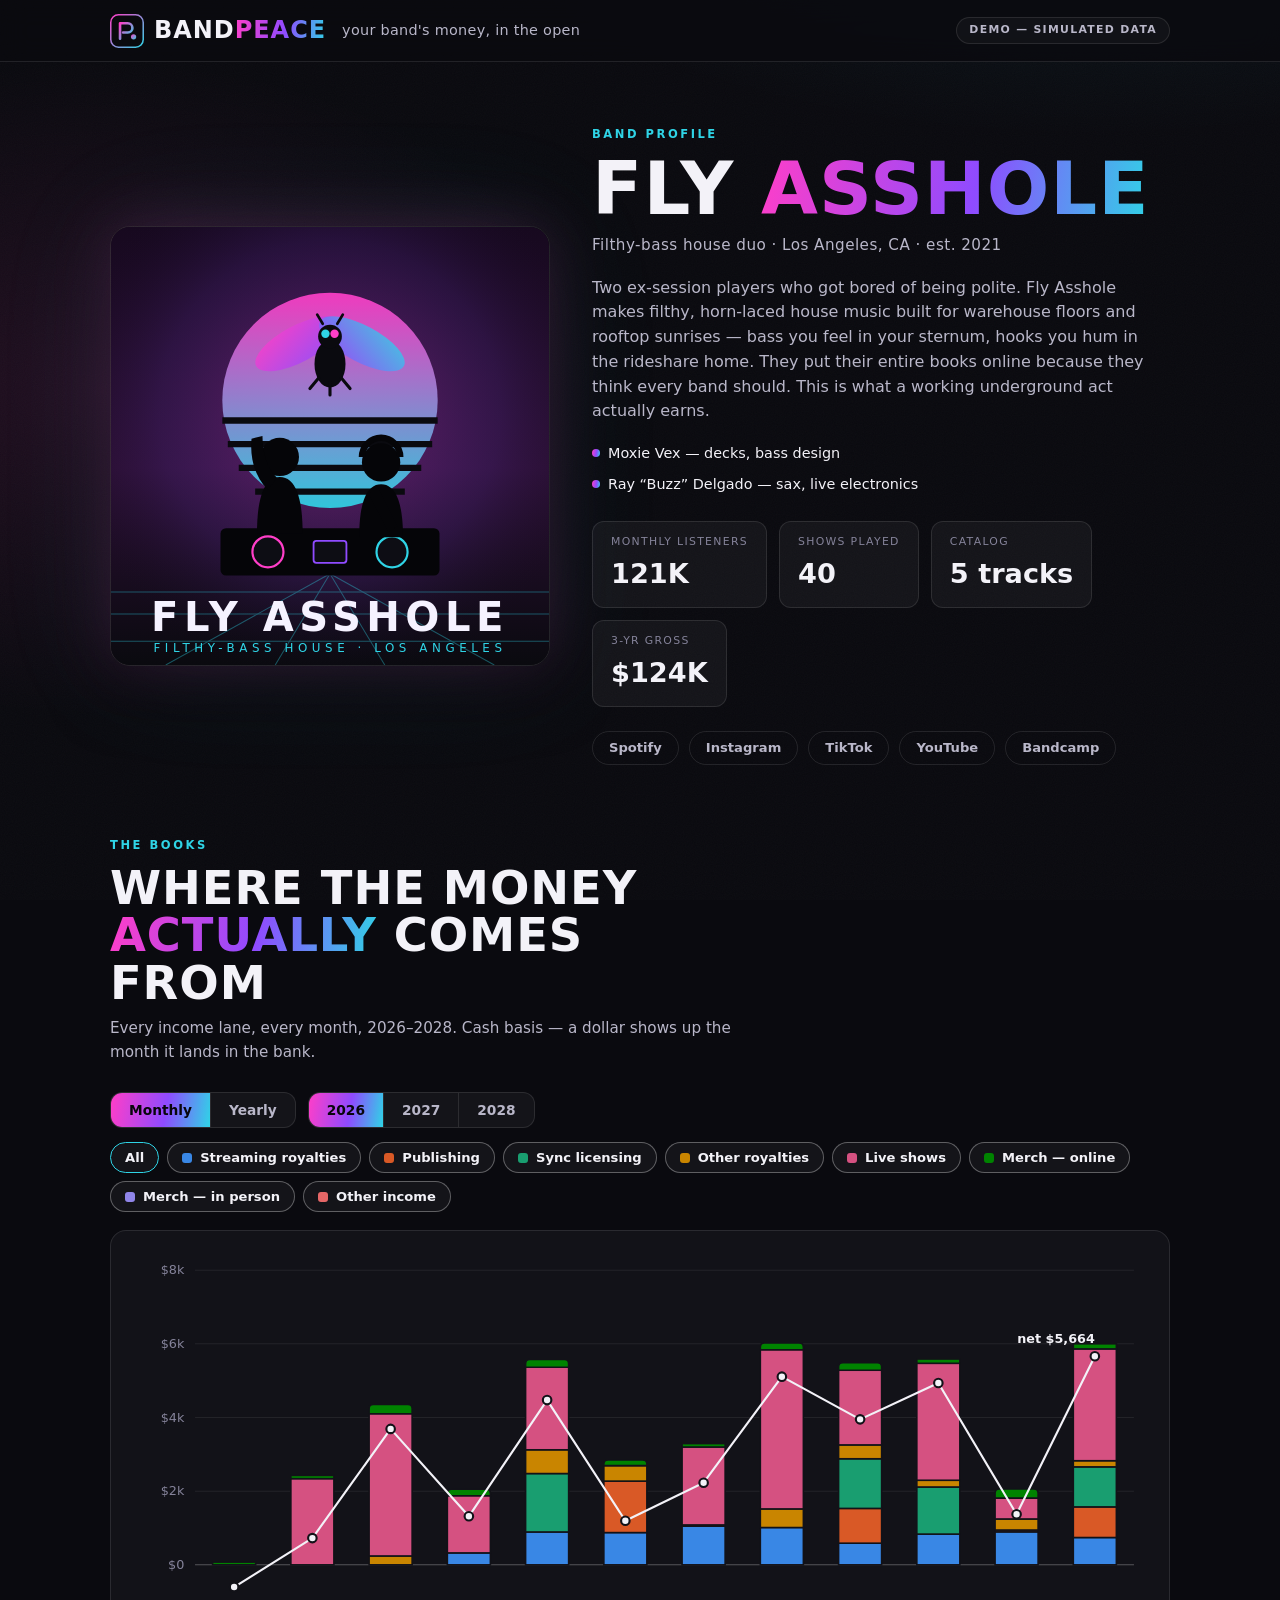
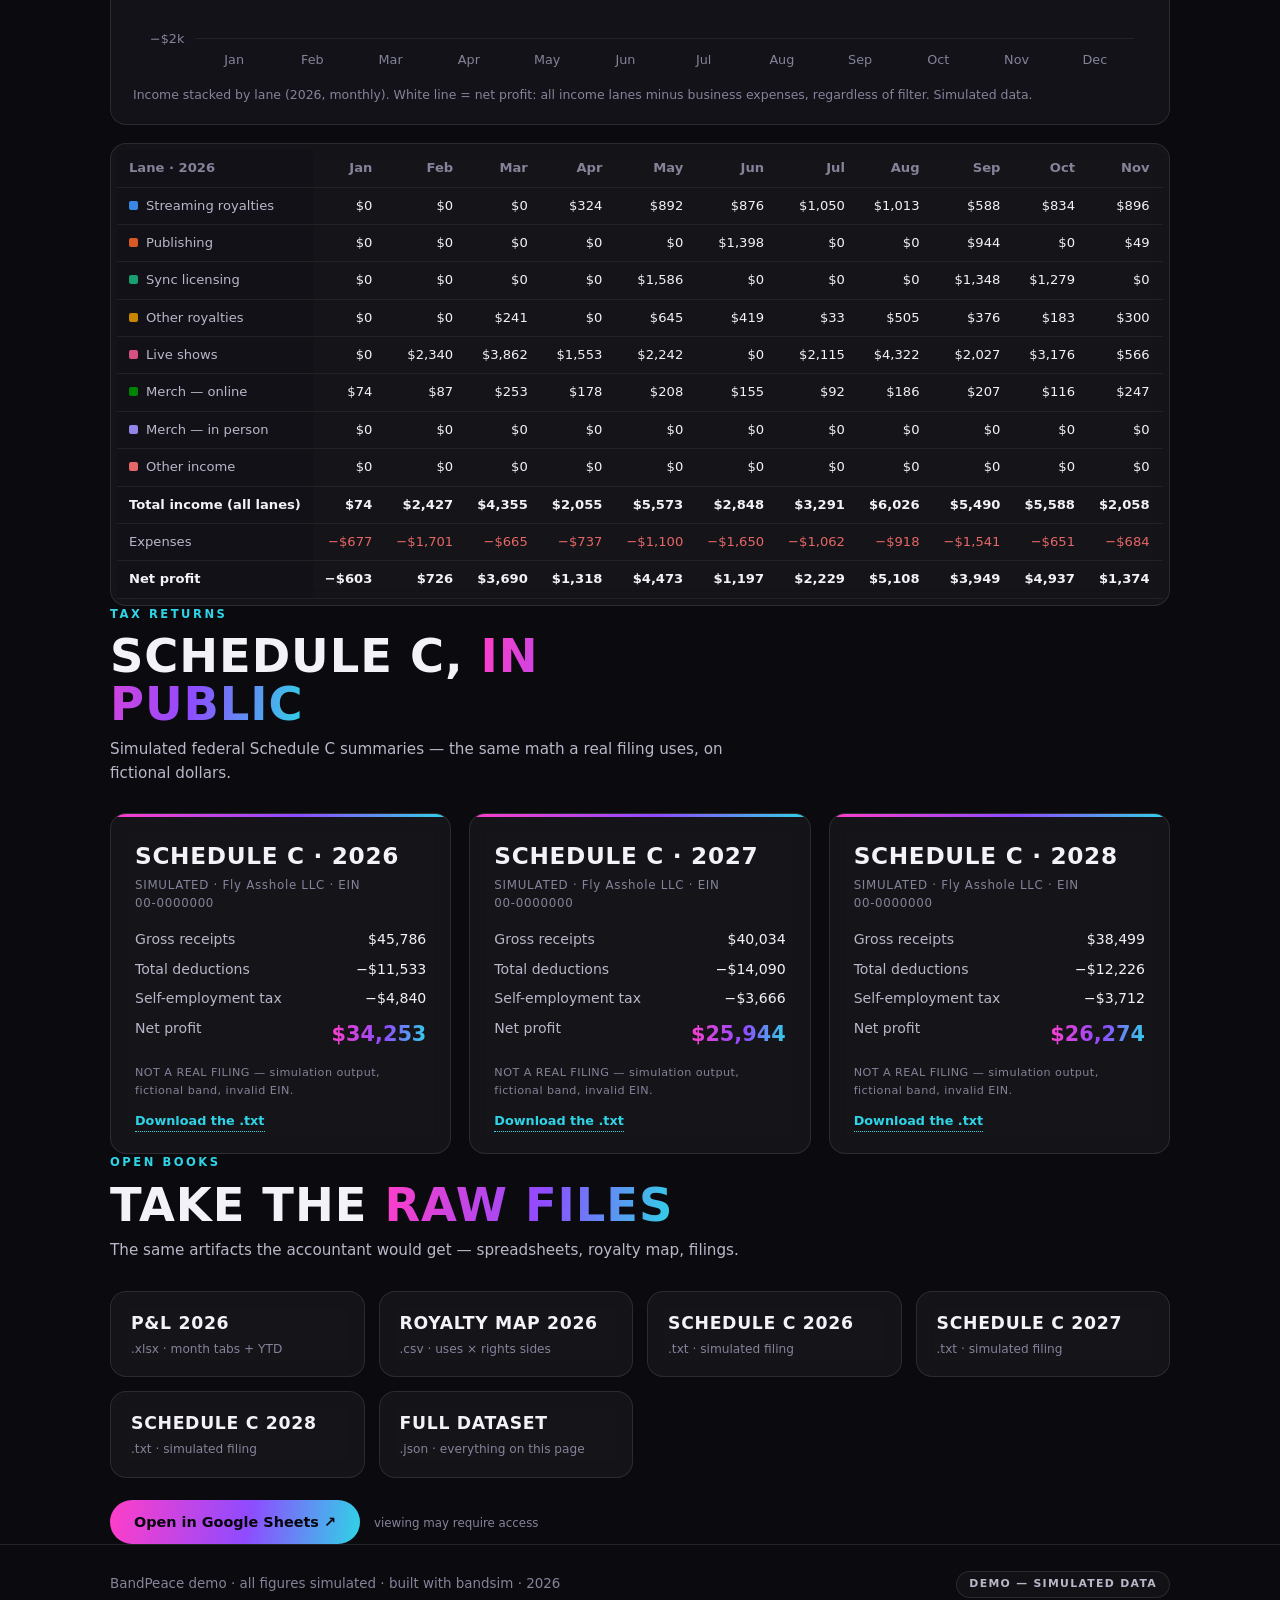
==== site/index.html @ f934c0af "BandPeace demo site: Fly Asshole simulated finance profile Static site (no build step) for bandpeace" ====
<!DOCTYPE html>
<html lang="en">
<head>
<meta charset="utf-8">
<meta name="viewport" content="width=device-width, initial-scale=1">
<title>BandPeace — Fly Asshole · your band's money, in the open</title>
<meta name="description" content="BandPeace demo profile: the full simulated finances of fictional band Fly Asshole — streaming, publishing, sync, shows, merch, taxes.">
<link rel="stylesheet" href="style.css">
<link rel="icon" href="data:image/svg+xml,%3Csvg xmlns='http://www.w3.org/2000/svg' viewBox='0 0 32 32'%3E%3Cdefs%3E%3ClinearGradient id='g' x1='0' y1='0' x2='1' y2='1'%3E%3Cstop offset='0' stop-color='%23ff3ec8'/%3E%3Cstop offset='1' stop-color='%232fd4e6'/%3E%3C/linearGradient%3E%3C/defs%3E%3Crect width='32' height='32' rx='7' fill='%230a0a0f'/%3E%3Cpath d='M9 24V8h13v4h-8v3h7v4h-7v5z' fill='url(%23g)'/%3E%3C/svg%3E">
</head>
<body>

<header class="site-header">
  <div class="wrap header-inner">
    <a class="wordmark" href="#top" aria-label="BandPeace home">
      <svg class="logo" viewBox="0 0 44 44" aria-hidden="true" focusable="false">
        <defs>
          <linearGradient id="bp-grad" x1="0" y1="0" x2="1" y2="1">
            <stop offset="0" stop-color="#ff3ec8"/><stop offset="1" stop-color="#2fd4e6"/>
          </linearGradient>
        </defs>
        <rect x="1" y="1" width="42" height="42" rx="10" fill="none" stroke="url(#bp-grad)" stroke-width="2"/>
        <path d="M13 32V12h10a6 6 0 0 1 0 12h-6" fill="none" stroke="url(#bp-grad)" stroke-width="3.4" stroke-linecap="round" stroke-linejoin="round"/>
        <circle cx="30.5" cy="29.5" r="3.4" fill="url(#bp-grad)"/>
      </svg>
      <span class="wordmark-text">Band<em>Peace</em></span>
    </a>
    <p class="tagline">your band's money, in the open</p>
    <span class="demo-badge" title="Every number on this page is generated by a simulation. The band is fictional.">DEMO — simulated data</span>
  </div>
</header>

<main id="top">

  <!-- ── BAND PROFILE ─────────────────────────────────────────────── -->
  <section class="profile wrap" aria-labelledby="band-name">
    <div class="profile-art-frame">
      <!-- Fly Asshole cover art — original inline SVG illustration -->
      <svg class="profile-art" viewBox="0 0 480 480" role="img"
           aria-label="Stylized cover art: two silhouetted musicians at DJ decks under a giant neon fly with gradient wings">
        <defs>
          <linearGradient id="fa-sky" x1="0" y1="0" x2="0" y2="1">
            <stop offset="0" stop-color="#17091f"/>
            <stop offset=".55" stop-color="#2a0f33"/>
            <stop offset="1" stop-color="#0a0a0f"/>
          </linearGradient>
          <linearGradient id="fa-wing-l" x1="0" y1="0" x2="1" y2="1">
            <stop offset="0" stop-color="#ff3ec8"/><stop offset="1" stop-color="#8f4bff"/>
          </linearGradient>
          <linearGradient id="fa-wing-r" x1="1" y1="0" x2="0" y2="1">
            <stop offset="0" stop-color="#2fd4e6"/><stop offset="1" stop-color="#8f4bff"/>
          </linearGradient>
          <linearGradient id="fa-sun" x1="0" y1="0" x2="0" y2="1">
            <stop offset="0" stop-color="#ff3ec8"/><stop offset="1" stop-color="#2fd4e6"/>
          </linearGradient>
          <radialGradient id="fa-glow" cx=".5" cy=".42" r=".65">
            <stop offset="0" stop-color="#ff3ec8" stop-opacity=".35"/>
            <stop offset=".6" stop-color="#8f4bff" stop-opacity=".12"/>
            <stop offset="1" stop-color="#000" stop-opacity="0"/>
          </radialGradient>
        </defs>

        <rect width="480" height="480" fill="url(#fa-sky)"/>
        <rect width="480" height="480" fill="url(#fa-glow)"/>

        <!-- neon sun disc -->
        <circle cx="240" cy="190" r="118" fill="url(#fa-sun)" opacity=".92"/>
        <g stroke="#0a0a0f" stroke-width="7">
          <line x1="122" y1="212" x2="358" y2="212"/>
          <line x1="128" y1="238" x2="352" y2="238"/>
          <line x1="140" y1="264" x2="340" y2="264"/>
          <line x1="158" y1="290" x2="322" y2="290"/>
        </g>

        <!-- the fly -->
        <g>
          <ellipse cx="205" cy="128" rx="52" ry="20" fill="url(#fa-wing-l)"
                   opacity=".85" transform="rotate(-28 205 128)"/>
          <ellipse cx="275" cy="128" rx="52" ry="20" fill="url(#fa-wing-r)"
                   opacity=".85" transform="rotate(28 275 128)"/>
          <ellipse cx="240" cy="150" rx="17" ry="26" fill="#0a0a0f"/>
          <circle cx="240" cy="120" r="13" fill="#0a0a0f"/>
          <circle cx="235" cy="117" r="4.6" fill="#2fd4e6"/>
          <circle cx="245" cy="117" r="4.6" fill="#ff3ec8"/>
          <path d="M232 106 L226 96 M248 106 L254 96" stroke="#0a0a0f" stroke-width="3" stroke-linecap="round"/>
          <path d="M228 165 l-10 12 M240 170 l0 14 M252 165 l10 12" stroke="#0a0a0f" stroke-width="3.4" stroke-linecap="round"/>
        </g>

        <!-- perspective floor -->
        <g stroke="#2fd4e6" stroke-width="1.1" opacity=".38">
          <line x1="0" y1="400" x2="480" y2="400"/>
          <line x1="0" y1="424" x2="480" y2="424"/>
          <line x1="0" y1="454" x2="480" y2="454"/>
          <line x1="240" y1="380" x2="60" y2="480"/>
          <line x1="240" y1="380" x2="180" y2="480"/>
          <line x1="240" y1="380" x2="300" y2="480"/>
          <line x1="240" y1="380" x2="420" y2="480"/>
        </g>

        <!-- the duo, silhouetted at the decks -->
        <g fill="#050508">
          <!-- decks table -->
          <rect x="120" y="330" width="240" height="52" rx="6"/>
          <circle cx="172" cy="356" r="17" fill="#0d0d14" stroke="#ff3ec8" stroke-width="2.4"/>
          <circle cx="308" cy="356" r="17" fill="#0d0d14" stroke="#2fd4e6" stroke-width="2.4"/>
          <rect x="222" y="344" width="36" height="24" rx="3" fill="#0d0d14" stroke="#8f4bff" stroke-width="2"/>
          <!-- left figure: arm up -->
          <circle cx="185" cy="252" r="21"/>
          <path d="M160 336 c0 -40 8 -62 25 -62 c17 0 25 22 25 62 z"/>
          <path d="M172 288 c-14 -14 -20 -34 -18 -56 l12 -3 c0 20 6 36 16 46 z"/>
          <!-- right figure: headphones, hand on deck -->
          <circle cx="296" cy="258" r="21"/>
          <path d="M272 340 c0 -38 8 -58 24 -58 c16 0 24 20 24 58 z"/>
          <path d="M292 284 l22 44 -10 6 -22 -42 z"/>
          <path d="M275 252 a21 21 0 0 1 42 0" fill="none" stroke="#050508" stroke-width="7"/>
        </g>

        <!-- title strip -->
        <g font-family="Avenir Next Condensed, Arial Narrow, system-ui, sans-serif" text-anchor="middle">
          <text x="240" y="443" fill="#f5f2ff" font-size="44" font-weight="800" letter-spacing="6">FLY ASSHOLE</text>
          <text x="240" y="466" fill="#2fd4e6" font-size="13" letter-spacing="5">FILTHY-BASS HOUSE · LOS ANGELES</text>
        </g>
      </svg>
    </div>

    <div class="profile-info">
      <p class="kicker">Band profile</p>
      <h1 id="band-name" class="band-name">Fly <span class="grad-text">Asshole</span></h1>
      <p class="band-meta">Filthy-bass house duo · Los Angeles, CA · est. 2021</p>
      <p class="band-bio">
        Two ex-session players who got bored of being polite. Fly Asshole makes
        filthy, horn-laced house music built for warehouse floors and rooftop
        sunrises — bass you feel in your sternum, hooks you hum in the rideshare
        home. They put their entire books online because they think every band
        should. This is what a working underground act actually earns.
      </p>
      <div class="members">
        <span class="member"><span class="member-dot" aria-hidden="true"></span>Moxie Vex — decks, bass design</span>
        <span class="member"><span class="member-dot" aria-hidden="true"></span>Ray “Buzz” Delgado — sax, live electronics</span>
      </div>
      <dl class="stats-row">
        <div class="stat"><dt>Monthly listeners</dt><dd>121K</dd></div>
        <div class="stat"><dt>Shows played</dt><dd>40</dd></div>
        <div class="stat"><dt>Catalog</dt><dd>5 tracks</dd></div>
        <div class="stat"><dt>3-yr gross</dt><dd id="stat-gross">$124K</dd></div>
      </dl>
      <div class="links-row" aria-label="Social links (demo — not real)">
        <a class="chip-link" href="#" aria-disabled="true">Spotify</a>
        <a class="chip-link" href="#" aria-disabled="true">Instagram</a>
        <a class="chip-link" href="#" aria-disabled="true">TikTok</a>
        <a class="chip-link" href="#" aria-disabled="true">YouTube</a>
        <a class="chip-link" href="#" aria-disabled="true">Bandcamp</a>
      </div>
    </div>
  </section>

  <!-- ── MONEY ────────────────────────────────────────────────────── -->
  <section class="money wrap" aria-labelledby="money-title">
    <div class="section-head">
      <p class="kicker">The books</p>
      <h2 id="money-title">Where the money <span class="grad-text">actually</span> comes from</h2>
      <p class="section-sub">Every income lane, every month, 2026–2028. Cash basis — a dollar shows up the month it lands in the bank.</p>
    </div>

    <div class="controls" role="group" aria-label="Dashboard controls">
      <div class="segmented" role="group" aria-label="View">
        <button type="button" class="seg-btn" id="btn-monthly" aria-pressed="true">Monthly</button>
        <button type="button" class="seg-btn" id="btn-yearly" aria-pressed="false">Yearly</button>
      </div>
      <div class="segmented" role="group" aria-label="Year" id="year-picker">
        <button type="button" class="seg-btn year-btn" data-year="2026" aria-pressed="true">2026</button>
        <button type="button" class="seg-btn year-btn" data-year="2027" aria-pressed="false">2027</button>
        <button type="button" class="seg-btn year-btn" data-year="2028" aria-pressed="false">2028</button>
      </div>
    </div>

    <div class="chips" id="chips" role="group" aria-label="Income categories (multi-select filter and legend)"></div>

    <figure class="chart-card glass">
      <div id="chart" class="chart-host"></div>
      <div id="tooltip" class="tooltip" role="status" aria-live="polite" hidden></div>
      <figcaption class="chart-caption" id="chart-caption"></figcaption>
    </figure>

    <div class="table-card glass">
      <div class="table-scroll">
        <table id="money-table">
          <caption class="visually-hidden">Income by category, expenses and net profit</caption>
        </table>
      </div>
    </div>
  </section>

  <!-- ── TAX RETURNS ──────────────────────────────────────────────── -->
  <section class="taxes wrap" aria-labelledby="tax-title">
    <div class="section-head">
      <p class="kicker">Tax returns</p>
      <h2 id="tax-title">Schedule C, <span class="grad-text">in public</span></h2>
      <p class="section-sub">Simulated federal Schedule C summaries — the same math a real filing uses, on fictional dollars.</p>
    </div>
    <div class="tax-grid" id="tax-grid"></div>
  </section>

  <!-- ── DOWNLOADS ────────────────────────────────────────────────── -->
  <section class="downloads wrap" aria-labelledby="dl-title">
    <div class="section-head">
      <p class="kicker">Open books</p>
      <h2 id="dl-title">Take the <span class="grad-text">raw files</span></h2>
      <p class="section-sub">The same artifacts the accountant would get — spreadsheets, royalty map, filings.</p>
    </div>
    <div class="dl-grid">
      <a class="dl-btn glass" href="files/pnl_2026.xlsx" download>
        <span class="dl-name">P&amp;L 2026</span><span class="dl-type">.xlsx · month tabs + YTD</span>
      </a>
      <a class="dl-btn glass" href="files/royalty_map_2026.csv" download>
        <span class="dl-name">Royalty Map 2026</span><span class="dl-type">.csv · uses × rights sides</span>
      </a>
      <a class="dl-btn glass" href="files/schedule_c_2026_SIMULATED.txt" download>
        <span class="dl-name">Schedule C 2026</span><span class="dl-type">.txt · simulated filing</span>
      </a>
      <a class="dl-btn glass" href="files/schedule_c_2027_SIMULATED.txt" download>
        <span class="dl-name">Schedule C 2027</span><span class="dl-type">.txt · simulated filing</span>
      </a>
      <a class="dl-btn glass" href="files/schedule_c_2028_SIMULATED.txt" download>
        <span class="dl-name">Schedule C 2028</span><span class="dl-type">.txt · simulated filing</span>
      </a>
      <a class="dl-btn glass" href="data.json" id="dl-json" download="data.json">
        <span class="dl-name">Full dataset</span><span class="dl-type">.json · everything on this page</span>
      </a>
    </div>
    <div class="sheets-row">
      <a class="sheets-btn" href="https://docs.google.com/spreadsheets/d/1IFoN3HS4B8iVM-cDdlsDsj-fDteJHf1CN8gojl4_gfE/edit" target="_blank" rel="noopener">
        Open in Google Sheets ↗
      </a>
      <p class="sheets-note">viewing may require access</p>
    </div>
  </section>
</main>

<footer class="site-footer">
  <div class="wrap footer-inner">
    <p>BandPeace demo · all figures simulated · built with bandsim · <span id="footer-year">2026</span></p>
    <span class="demo-badge">DEMO — simulated data</span>
  </div>
</footer>

<script src="app.js"></script>
</body>
</html>
---- site/style.css ----
/* BandPeace — dark club aesthetic. One deliberate look: near-black, neon
   magenta→cyan accent, glassy cards, condensed display type. */

:root {
  color-scheme: dark;
  --bg: #0a0a0f;
  --surface: #121218;          /* chart surface — series palette validated on this */
  --glass: rgba(255, 255, 255, 0.045);
  --glass-border: rgba(255, 255, 255, 0.10);
  --ink: #f3f2f8;
  --ink-2: #b9b7c9;
  --ink-3: #85839a;
  --accent-a: #ff3ec8;
  --accent-b: #2fd4e6;
  --grad: linear-gradient(100deg, var(--accent-a), #8f4bff 55%, var(--accent-b));
  /* series slots — validated 8-color dark categorical palette (adjacent-pair safe) */
  --s1: #3987e5;  /* Streaming royalties */
  --s2: #d95926;  /* Publishing */
  --s3: #199e70;  /* Sync licensing */
  --s4: #c98500;  /* Other royalties */
  --s5: #d55181;  /* Live shows */
  --s6: #008300;  /* Merch — online */
  --s7: #9085e9;  /* Merch — in person */
  --s8: #e66767;  /* Other income */
  --display: "Avenir Next Condensed", "Helvetica Neue Condensed", "Arial Narrow",
             system-ui, sans-serif;
  --body: system-ui, -apple-system, "Segoe UI", Roboto, sans-serif;
}

* { box-sizing: border-box; margin: 0; padding: 0; }

html { scroll-behavior: smooth; }

body {
  background:
    radial-gradient(1100px 500px at 85% -5%, rgba(47, 212, 230, 0.09), transparent 60%),
    radial-gradient(900px 600px at 8% 12%, rgba(255, 62, 200, 0.10), transparent 55%),
    var(--bg);
  color: var(--ink);
  font-family: var(--body);
  line-height: 1.55;
  -webkit-font-smoothing: antialiased;
}

/* subtle noise overlay */
body::before {
  content: "";
  position: fixed;
  inset: 0;
  pointer-events: none;
  z-index: 0;
  opacity: 0.05;
  background-image: url("data:image/svg+xml,%3Csvg xmlns='http://www.w3.org/2000/svg' width='140' height='140'%3E%3Cfilter id='n'%3E%3CfeTurbulence type='fractalNoise' baseFrequency='0.9' numOctaves='2'/%3E%3C/filter%3E%3Crect width='140' height='140' filter='url(%23n)' opacity='0.6'/%3E%3C/svg%3E");
}

main, header, footer { position: relative; z-index: 1; }

.wrap { max-width: 1100px; margin: 0 auto; padding: 0 20px; }

a { color: var(--accent-b); }

:focus-visible {
  outline: 2px solid var(--accent-b);
  outline-offset: 2px;
  border-radius: 4px;
}

.visually-hidden {
  position: absolute; width: 1px; height: 1px;
  overflow: hidden; clip: rect(0 0 0 0); white-space: nowrap;
}

.grad-text {
  background: var(--grad);
  -webkit-background-clip: text;
  background-clip: text;
  color: transparent;
}

.glass {
  background: var(--glass);
  border: 1px solid var(--glass-border);
  border-radius: 16px;
  backdrop-filter: blur(10px);
  -webkit-backdrop-filter: blur(10px);
}

/* ── header ─────────────────────────────────────────────────────── */
.site-header {
  position: sticky;
  top: 0;
  z-index: 10;
  background: rgba(10, 10, 15, 0.82);
  backdrop-filter: blur(14px);
  -webkit-backdrop-filter: blur(14px);
  border-bottom: 1px solid var(--glass-border);
}

.header-inner {
  display: flex;
  align-items: center;
  gap: 16px;
  padding-top: 12px;
  padding-bottom: 12px;
  flex-wrap: wrap;
}

.wordmark {
  display: flex;
  align-items: center;
  gap: 10px;
  text-decoration: none;
}

.logo { width: 34px; height: 34px; }

.wordmark-text {
  font-family: var(--display);
  font-weight: 800;
  font-size: 1.5rem;
  letter-spacing: 0.04em;
  color: var(--ink);
  text-transform: uppercase;
}

.wordmark-text em {
  font-style: normal;
  background: var(--grad);
  -webkit-background-clip: text;
  background-clip: text;
  color: transparent;
}

.tagline {
  color: var(--ink-2);
  font-size: 0.9rem;
  letter-spacing: 0.02em;
  flex: 1;
}

.demo-badge {
  font-size: 0.68rem;
  font-weight: 700;
  letter-spacing: 0.12em;
  text-transform: uppercase;
  color: var(--ink-2);
  border: 1px solid var(--glass-border);
  border-radius: 999px;
  padding: 4px 12px;
  white-space: nowrap;
  background: rgba(255, 255, 255, 0.03);
}

/* ── profile ────────────────────────────────────────────────────── */
.profile {
  display: grid;
  grid-template-columns: minmax(280px, 440px) 1fr;
  gap: 42px;
  align-items: center;
  padding-top: 64px;
  padding-bottom: 72px;
}

.profile-art-frame {
  border-radius: 20px;
  overflow: hidden;
  border: 1px solid var(--glass-border);
  box-shadow:
    0 0 60px rgba(255, 62, 200, 0.16),
    0 0 120px rgba(47, 212, 230, 0.10),
    0 24px 60px rgba(0, 0, 0, 0.55);
}

.profile-art { display: block; width: 100%; height: auto; }

.kicker {
  font-size: 0.72rem;
  font-weight: 700;
  letter-spacing: 0.22em;
  text-transform: uppercase;
  color: var(--accent-b);
  margin-bottom: 10px;
}

.band-name {
  font-family: var(--display);
  font-weight: 800;
  font-size: clamp(2.8rem, 7vw, 4.6rem);
  line-height: 0.95;
  letter-spacing: 0.015em;
  text-transform: uppercase;
}

.band-meta {
  margin-top: 10px;
  color: var(--ink-2);
  font-size: 0.95rem;
  letter-spacing: 0.03em;
}

.band-bio { margin-top: 18px; color: var(--ink-2); max-width: 56ch; }

.members {
  margin-top: 18px;
  display: flex;
  flex-wrap: wrap;
  gap: 8px 22px;
  font-size: 0.9rem;
  color: var(--ink);
}

.member { display: inline-flex; align-items: center; gap: 8px; }

.member-dot {
  width: 8px; height: 8px; border-radius: 50%;
  background: var(--grad);
  flex: none;
}

.stats-row {
  margin-top: 26px;
  display: flex;
  flex-wrap: wrap;
  gap: 12px;
}

.stat {
  background: var(--glass);
  border: 1px solid var(--glass-border);
  border-radius: 12px;
  padding: 12px 18px;
  min-width: 118px;
}

.stat dt {
  font-size: 0.68rem;
  text-transform: uppercase;
  letter-spacing: 0.12em;
  color: var(--ink-3);
}

.stat dd {
  font-family: var(--display);
  font-weight: 800;
  font-size: 1.7rem;
  margin-top: 2px;
}

.links-row { margin-top: 24px; display: flex; flex-wrap: wrap; gap: 10px; }

.chip-link {
  font-size: 0.82rem;
  font-weight: 600;
  color: var(--ink-2);
  text-decoration: none;
  border: 1px solid var(--glass-border);
  border-radius: 999px;
  padding: 6px 16px;
  transition: border-color 0.15s, color 0.15s;
}

.chip-link:hover { border-color: var(--accent-a); color: var(--ink); }

/* ── sections ───────────────────────────────────────────────────── */
section { padding-bottom: 84px; }

.section-head { margin-bottom: 28px; max-width: 62ch; }

.section-head h2 {
  font-family: var(--display);
  font-weight: 800;
  font-size: clamp(1.9rem, 4.5vw, 2.9rem);
  text-transform: uppercase;
  letter-spacing: 0.02em;
  line-height: 1.02;
}

.section-sub { margin-top: 10px; color: var(--ink-2); font-size: 0.95rem; }

/* ── controls ───────────────────────────────────────────────────── */
.controls {
  display: flex;
  flex-wrap: wrap;
  gap: 12px;
  margin-bottom: 14px;
}

.segmented {
  display: inline-flex;
  border: 1px solid var(--glass-border);
  border-radius: 12px;
  overflow: hidden;
  background: var(--glass);
}

.seg-btn {
  appearance: none;
  border: 0;
  background: transparent;
  color: var(--ink-2);
  font: 600 0.86rem var(--body);
  padding: 9px 18px;
  cursor: pointer;
  transition: background 0.15s, color 0.15s;
}

.seg-btn + .seg-btn { border-left: 1px solid var(--glass-border); }

.seg-btn:hover { color: var(--ink); }

.seg-btn[aria-pressed="true"] {
  background: var(--grad);
  color: #08060c;
}

#year-picker.disabled { opacity: 0.38; pointer-events: none; }

/* ── filter chips (double as the legend) ────────────────────────── */
.chips { display: flex; flex-wrap: wrap; gap: 8px; margin-bottom: 18px; }

.chip {
  appearance: none;
  display: inline-flex;
  align-items: center;
  gap: 8px;
  border: 1px solid var(--glass-border);
  border-radius: 999px;
  background: var(--glass);
  color: var(--ink-2);
  font: 600 0.82rem var(--body);
  padding: 7px 14px;
  cursor: pointer;
  transition: border-color 0.15s, color 0.15s, opacity 0.15s;
}

.chip .swatch {
  width: 10px; height: 10px; border-radius: 3px;
  background: var(--sw, var(--ink-3));
  flex: none;
}

.chip[aria-pressed="true"] { color: var(--ink); border-color: rgba(255, 255, 255, 0.32); }

.chip[aria-pressed="false"] { opacity: 0.5; }

.chip[aria-pressed="false"] .swatch { background: var(--ink-3); }

.chip.chip-all[aria-pressed="true"] { border-color: var(--accent-b); }

/* ── chart ──────────────────────────────────────────────────────── */
.chart-card { position: relative; padding: 20px 18px 10px; background: var(--surface); }

.chart-host { overflow-x: auto; }

.chart-host svg { display: block; width: 100%; min-width: 640px; height: auto; }

.chart-caption {
  color: var(--ink-3);
  font-size: 0.78rem;
  padding: 8px 4px 10px;
}

.tooltip {
  position: absolute;
  pointer-events: none;
  background: #1b1b24;
  border: 1px solid var(--glass-border);
  border-radius: 10px;
  padding: 10px 12px;
  font-size: 0.8rem;
  min-width: 190px;
  box-shadow: 0 10px 30px rgba(0, 0, 0, 0.5);
  z-index: 5;
}

.tooltip h4 {
  font-size: 0.78rem;
  letter-spacing: 0.06em;
  text-transform: uppercase;
  color: var(--ink-2);
  margin-bottom: 6px;
}

.tooltip .tt-row {
  display: flex;
  justify-content: space-between;
  gap: 16px;
  align-items: center;
}

.tooltip .tt-row .lbl { display: inline-flex; align-items: center; gap: 7px; color: var(--ink-2); }

.tooltip .tt-row .val { font-variant-numeric: tabular-nums; color: var(--ink); }

.tooltip .tt-net { border-top: 1px solid var(--glass-border); margin-top: 6px; padding-top: 6px; font-weight: 700; }

.tooltip .swatch { width: 9px; height: 9px; border-radius: 2px; display: inline-block; }

/* ── table ──────────────────────────────────────────────────────── */
.table-card { margin-top: 18px; padding: 6px; }

.table-scroll { overflow-x: auto; }

#money-table {
  border-collapse: collapse;
  width: 100%;
  min-width: 720px;
  font-size: 0.82rem;
  font-variant-numeric: tabular-nums;
}

#money-table th, #money-table td {
  padding: 8px 12px;
  text-align: right;
  white-space: nowrap;
  border-bottom: 1px solid rgba(255, 255, 255, 0.06);
}

#money-table th:first-child, #money-table td:first-child {
  text-align: left;
  position: sticky;
  left: 0;
  background: #121118;
}

#money-table thead th { color: var(--ink-3); font-weight: 600; }

#money-table td:first-child { color: var(--ink-2); }

#money-table .row-swatch {
  display: inline-block; width: 9px; height: 9px;
  border-radius: 2px; margin-right: 8px;
}

#money-table tr.total-row td { font-weight: 700; color: var(--ink); border-top: 1px solid rgba(255, 255, 255, 0.18); }

#money-table td.neg { color: #e66767; }

/* ── taxes ──────────────────────────────────────────────────────── */
.tax-grid {
  display: grid;
  grid-template-columns: repeat(auto-fit, minmax(270px, 1fr));
  gap: 18px;
}

.tax-card { padding: 24px 24px 20px; position: relative; overflow: hidden; }

.tax-card::before {
  content: "";
  position: absolute;
  inset: 0 0 auto 0;
  height: 3px;
  background: var(--grad);
}

.tax-card h3 {
  font-family: var(--display);
  font-weight: 800;
  font-size: 1.45rem;
  text-transform: uppercase;
  letter-spacing: 0.03em;
}

.tax-sub { color: var(--ink-3); font-size: 0.74rem; letter-spacing: 0.06em; margin-top: 2px; }

.tax-lines { margin-top: 16px; display: grid; gap: 8px; }

.tax-line { display: flex; justify-content: space-between; gap: 12px; font-size: 0.88rem; color: var(--ink-2); }

.tax-line .amt { font-variant-numeric: tabular-nums; color: var(--ink); }

.tax-line.big .amt {
  font-family: var(--display);
  font-weight: 800;
  font-size: 1.3rem;
  background: var(--grad);
  -webkit-background-clip: text;
  background-clip: text;
  color: transparent;
}

.tax-note {
  margin-top: 14px;
  font-size: 0.7rem;
  color: var(--ink-3);
  letter-spacing: 0.04em;
}

.tax-dl {
  display: inline-block;
  margin-top: 12px;
  font-size: 0.8rem;
  font-weight: 600;
  color: var(--accent-b);
  text-decoration: none;
  border-bottom: 1px dotted var(--accent-b);
}

.tax-dl:hover { color: var(--ink); border-color: var(--ink); }

/* ── downloads ──────────────────────────────────────────────────── */
.dl-grid {
  display: grid;
  grid-template-columns: repeat(auto-fit, minmax(220px, 1fr));
  gap: 14px;
}

.dl-btn {
  display: flex;
  flex-direction: column;
  gap: 3px;
  padding: 18px 20px;
  text-decoration: none;
  transition: border-color 0.15s, transform 0.15s;
}

.dl-btn:hover { border-color: var(--accent-a); transform: translateY(-2px); }

.dl-name { font-family: var(--display); font-weight: 700; font-size: 1.08rem; color: var(--ink); text-transform: uppercase; letter-spacing: 0.04em; }

.dl-type { font-size: 0.76rem; color: var(--ink-3); }

.sheets-row { margin-top: 22px; display: flex; align-items: baseline; gap: 14px; flex-wrap: wrap; }

.sheets-btn {
  display: inline-block;
  background: var(--grad);
  color: #08060c;
  font-weight: 700;
  font-size: 0.9rem;
  text-decoration: none;
  border-radius: 999px;
  padding: 11px 24px;
}

.sheets-btn:hover { filter: brightness(1.1); }

.sheets-note { font-size: 0.74rem; color: var(--ink-3); }

/* ── footer ─────────────────────────────────────────────────────── */
.site-footer { border-top: 1px solid var(--glass-border); padding: 26px 0 40px; }

.footer-inner {
  display: flex;
  align-items: center;
  justify-content: space-between;
  gap: 14px;
  flex-wrap: wrap;
  color: var(--ink-3);
  font-size: 0.84rem;
}

/* ── responsive ─────────────────────────────────────────────────── */
@media (max-width: 860px) {
  .profile { grid-template-columns: 1fr; gap: 30px; padding-top: 40px; }
  .profile-art-frame { max-width: 440px; }
  .tagline { order: 3; flex-basis: 100%; }
}
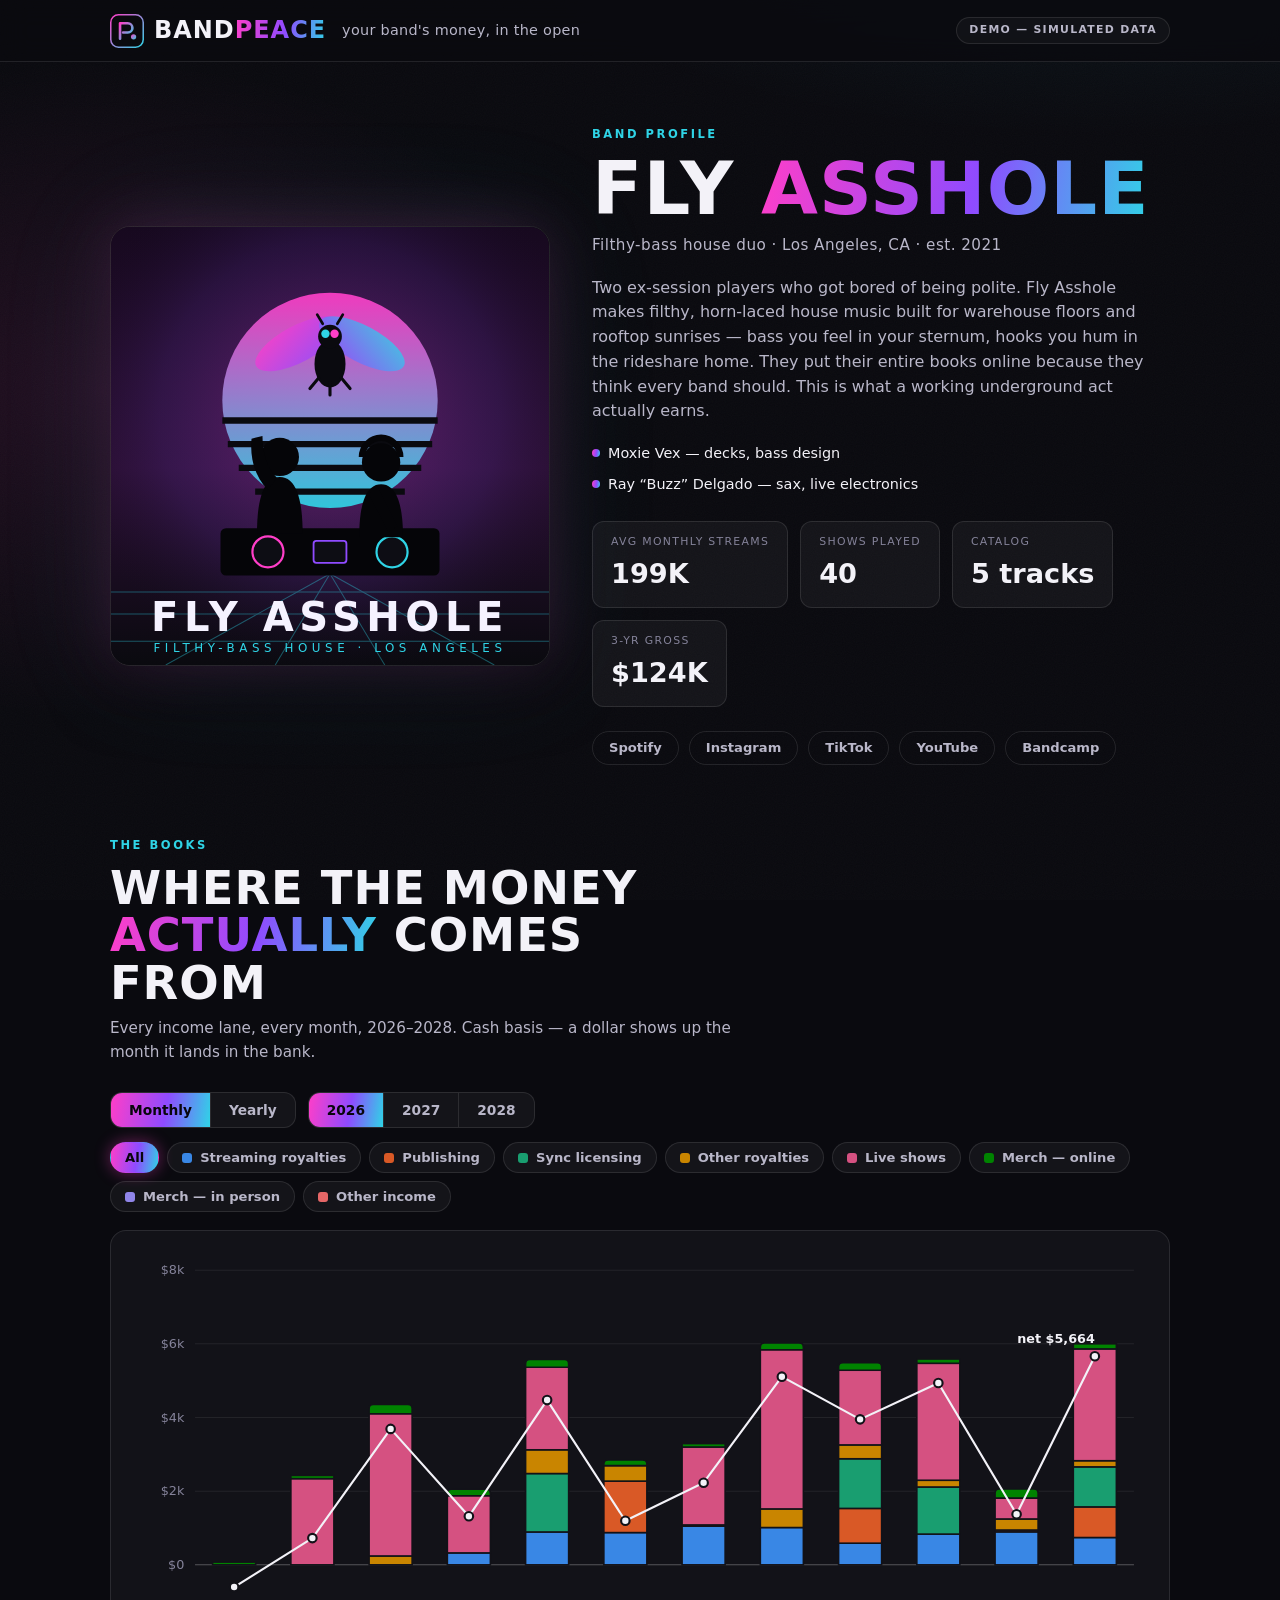
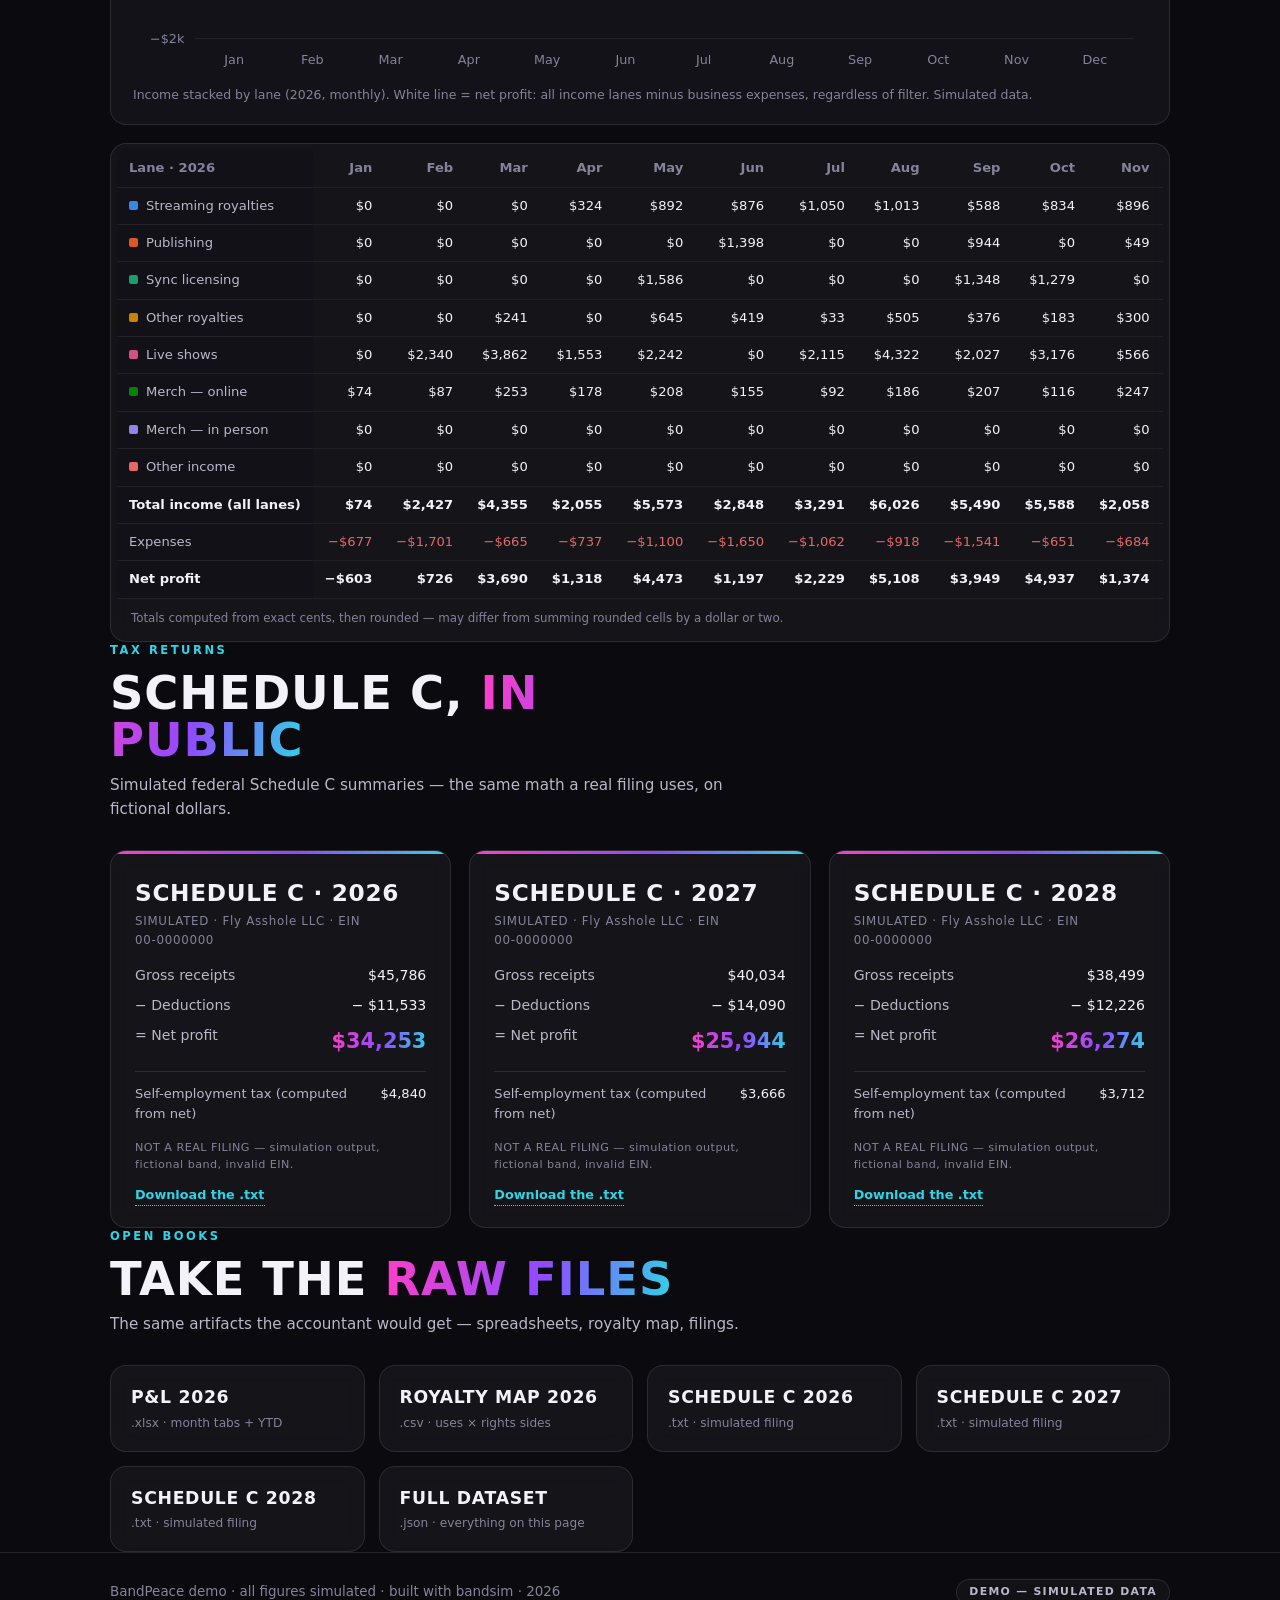
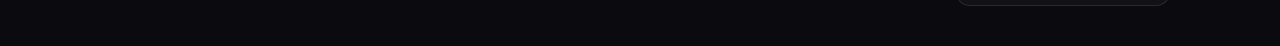
==== commit f8bba6a6: "Council review fixes: isolate-on-click filters, honest tax math, data-backed stats - Filter chips: i" ====
--- a/site/index.html
+++ b/site/index.html
@@ -139,7 +139,10 @@
         <span class="member"><span class="member-dot" aria-hidden="true"></span>Ray “Buzz” Delgado — sax, live electronics</span>
       </div>
       <dl class="stats-row">
-        <div class="stat"><dt>Monthly listeners</dt><dd>121K</dd></div>
+        <!-- injected by app.js from data.json meta.avg_monthly_streams
+             (computed by scripts/export_data.py from the sim's distributor
+             statements: 198,874 for seed 42 / 36 months) -->
+        <div class="stat"><dt>Avg monthly streams</dt><dd id="stat-streams">199K</dd></div>
         <div class="stat"><dt>Shows played</dt><dd>40</dd></div>
         <div class="stat"><dt>Catalog</dt><dd>5 tracks</dd></div>
         <div class="stat"><dt>3-yr gross</dt><dd id="stat-gross">$124K</dd></div>
@@ -188,6 +191,7 @@
           <caption class="visually-hidden">Income by category, expenses and net profit</caption>
         </table>
       </div>
+      <p class="table-footnote">Totals computed from exact cents, then rounded — may differ from summing rounded cells by a dollar or two.</p>
     </div>
   </section>
 
@@ -228,12 +232,6 @@
         <span class="dl-name">Full dataset</span><span class="dl-type">.json · everything on this page</span>
       </a>
     </div>
-    <div class="sheets-row">
-      <a class="sheets-btn" href="https://docs.google.com/spreadsheets/d/1IFoN3HS4B8iVM-cDdlsDsj-fDteJHf1CN8gojl4_gfE/edit" target="_blank" rel="noopener">
-        Open in Google Sheets ↗
-      </a>
-      <p class="sheets-note">viewing may require access</p>
-    </div>
   </section>
 </main>
 
--- a/site/style.css
+++ b/site/style.css
@@ -339,13 +339,23 @@
   flex: none;
 }
 
-.chip[aria-pressed="true"] { color: var(--ink); border-color: rgba(255, 255, 255, 0.32); }
-
-.chip[aria-pressed="false"] { opacity: 0.5; }
-
-.chip[aria-pressed="false"] .swatch { background: var(--ink-3); }
-
-.chip.chip-all[aria-pressed="true"] { border-color: var(--accent-b); }
+/* active state — unmistakable: neon-tinted fill + glow. An unpressed chip
+   keeps its normal look (in "All" mode no lane chip is pressed). */
+.chip[aria-pressed="true"] {
+  color: var(--ink);
+  border-color: var(--accent-a);
+  background: linear-gradient(100deg,
+    rgba(255, 62, 200, 0.22), rgba(143, 75, 255, 0.16), rgba(47, 212, 230, 0.22));
+  box-shadow: 0 0 14px rgba(255, 62, 200, 0.30);
+}
+
+.chip.chip-all[aria-pressed="true"] {
+  background: var(--grad);
+  color: #08060c;
+  border-color: transparent;
+  font-weight: 700;
+  box-shadow: 0 0 16px rgba(255, 62, 200, 0.40);
+}
 
 /* ── chart ──────────────────────────────────────────────────────── */
 .chart-card { position: relative; padding: 20px 18px 10px; background: var(--surface); }
@@ -399,6 +409,12 @@
 /* ── table ──────────────────────────────────────────────────────── */
 .table-card { margin-top: 18px; padding: 6px; }
 
+.table-footnote {
+  color: var(--ink-3);
+  font-size: 0.74rem;
+  padding: 10px 14px 8px;
+}
+
 .table-scroll { overflow-x: auto; }
 
 #money-table {
@@ -477,6 +493,15 @@
   -webkit-background-clip: text;
   background-clip: text;
   color: transparent;
+}
+
+/* SE tax sits apart from the gross − deductions = net arithmetic:
+   it's computed FROM net, not part of the subtraction */
+.tax-line.tax-se {
+  margin-top: 14px;
+  padding-top: 12px;
+  border-top: 1px solid var(--glass-border);
+  font-size: 0.82rem;
 }
 
 .tax-note {
@@ -520,23 +545,6 @@
 
 .dl-type { font-size: 0.76rem; color: var(--ink-3); }
 
-.sheets-row { margin-top: 22px; display: flex; align-items: baseline; gap: 14px; flex-wrap: wrap; }
-
-.sheets-btn {
-  display: inline-block;
-  background: var(--grad);
-  color: #08060c;
-  font-weight: 700;
-  font-size: 0.9rem;
-  text-decoration: none;
-  border-radius: 999px;
-  padding: 11px 24px;
-}
-
-.sheets-btn:hover { filter: brightness(1.1); }
-
-.sheets-note { font-size: 0.74rem; color: var(--ink-3); }
-
 /* ── footer ─────────────────────────────────────────────────────── */
 .site-footer { border-top: 1px solid var(--glass-border); padding: 26px 0 40px; }
 
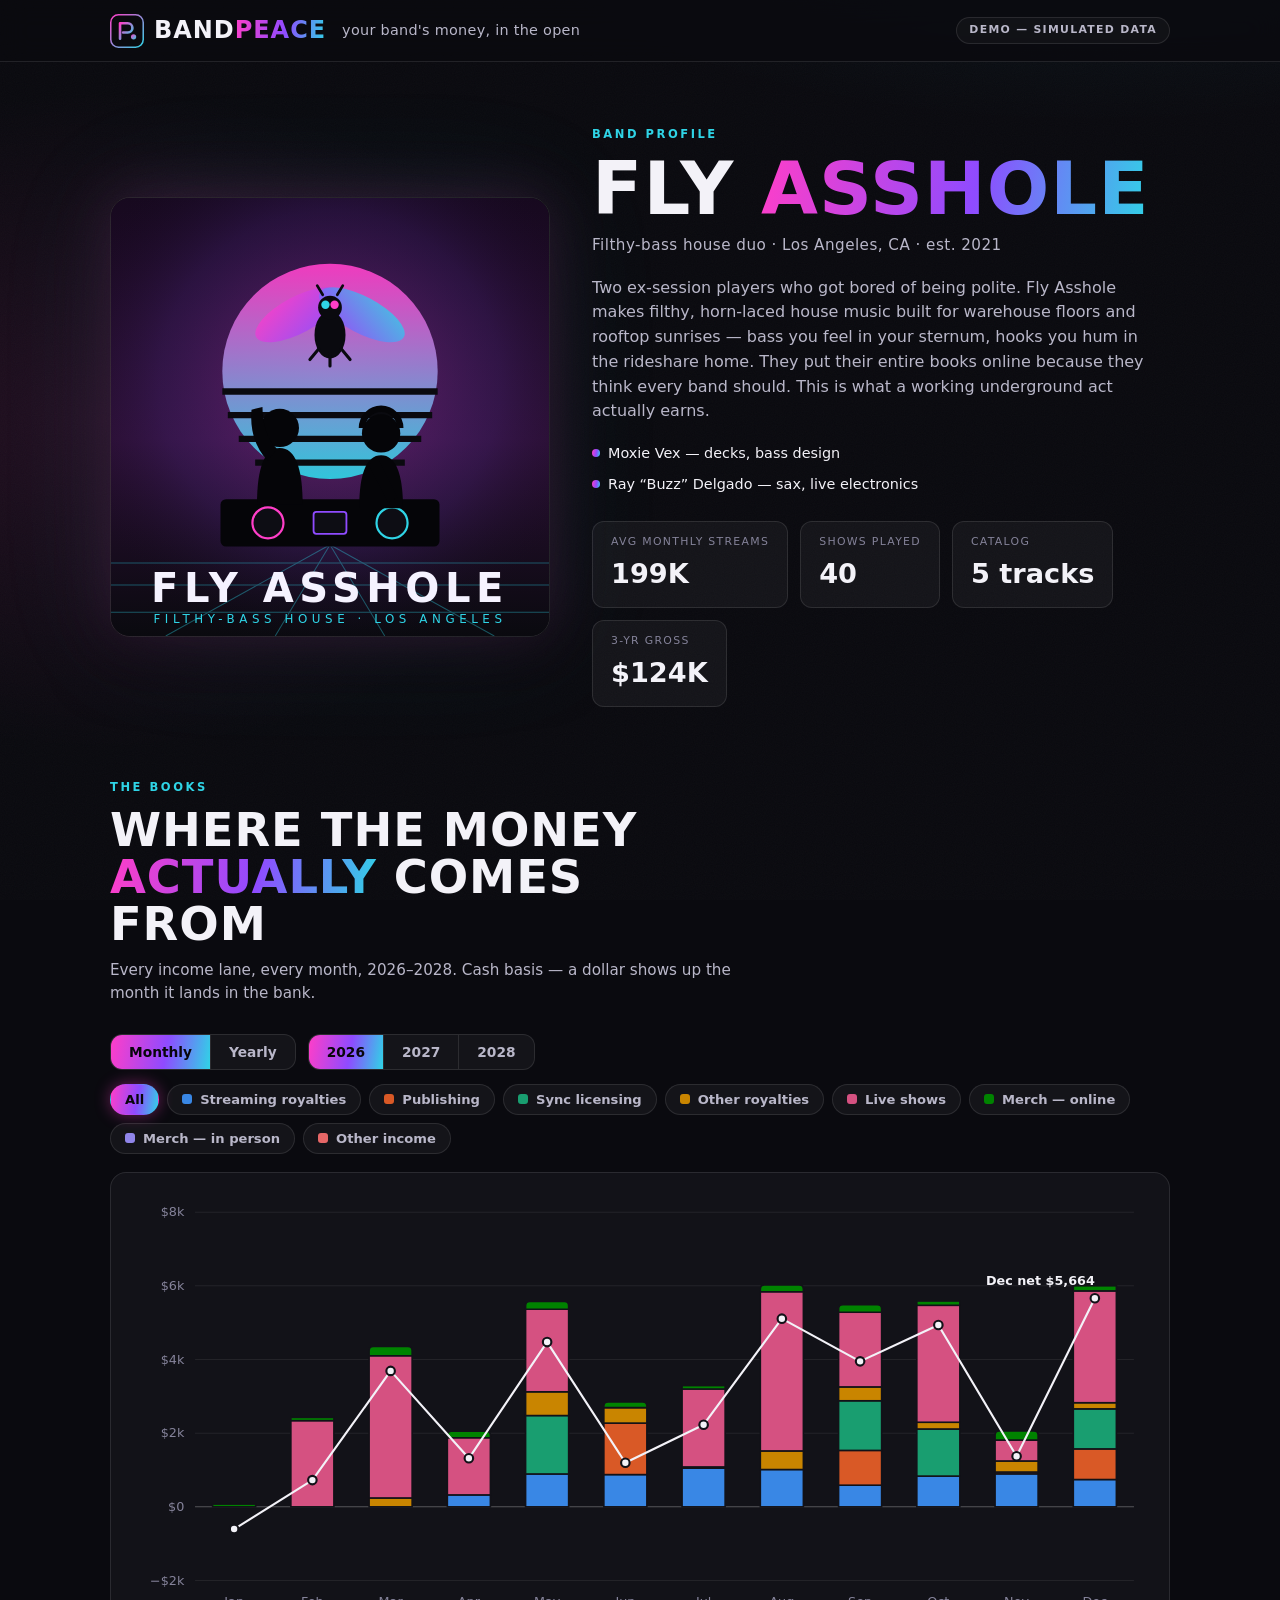
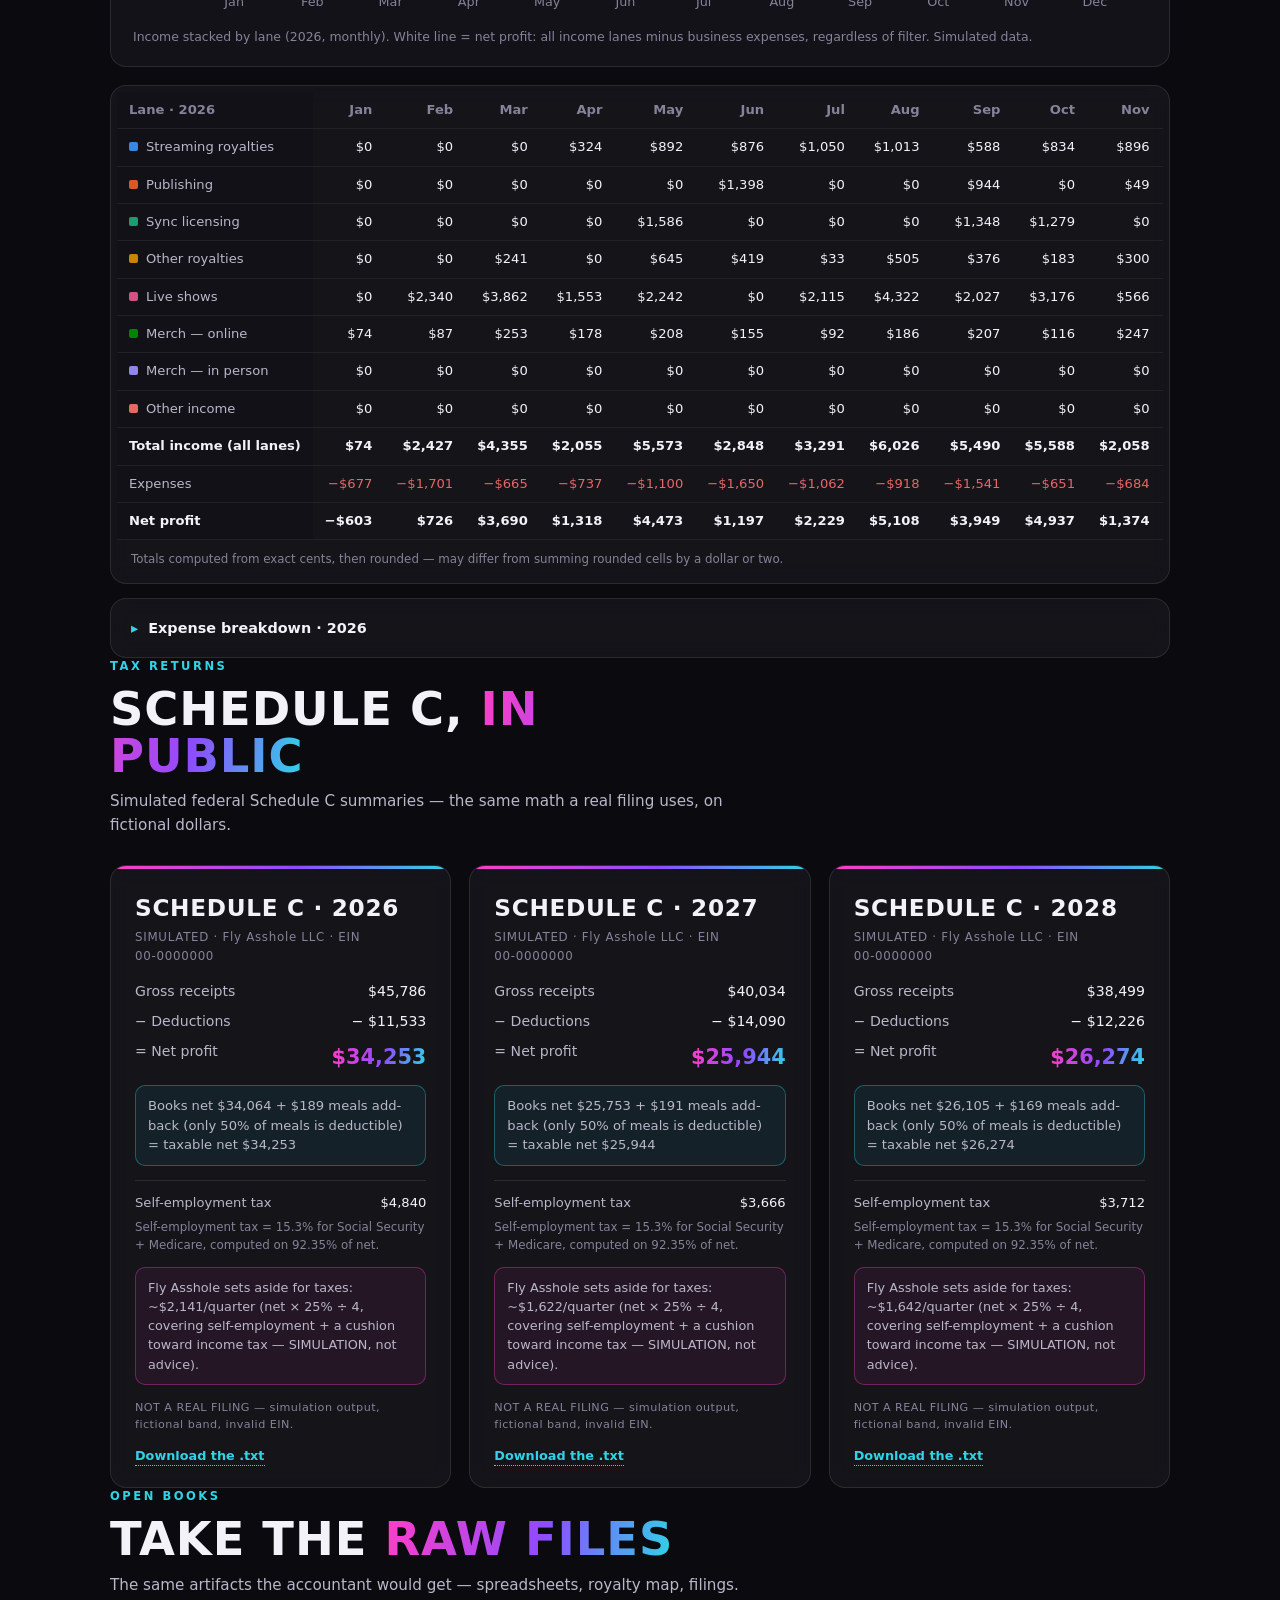
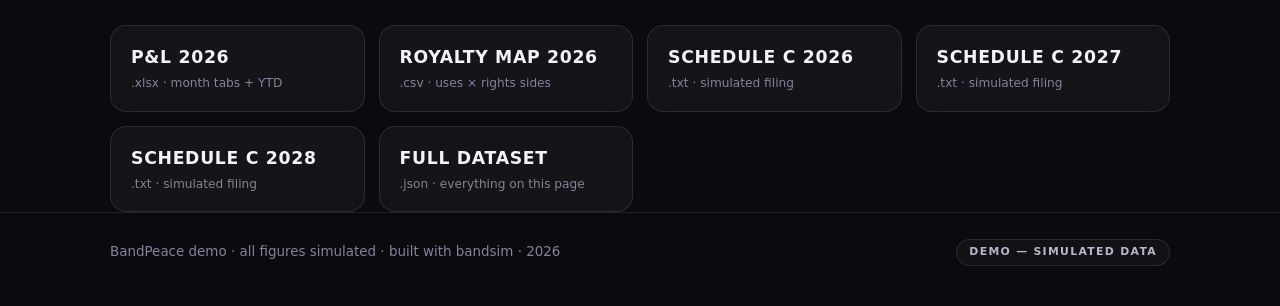
==== commit 1e4ced9b: "Round-2 usability fixes: Fly Asshole xlsx, tax bridge, expense breakdown - pnl_2026.xlsx now GENERAT" ====
--- a/site/index.html
+++ b/site/index.html
@@ -147,13 +147,6 @@
         <div class="stat"><dt>Catalog</dt><dd>5 tracks</dd></div>
         <div class="stat"><dt>3-yr gross</dt><dd id="stat-gross">$124K</dd></div>
       </dl>
-      <div class="links-row" aria-label="Social links (demo — not real)">
-        <a class="chip-link" href="#" aria-disabled="true">Spotify</a>
-        <a class="chip-link" href="#" aria-disabled="true">Instagram</a>
-        <a class="chip-link" href="#" aria-disabled="true">TikTok</a>
-        <a class="chip-link" href="#" aria-disabled="true">YouTube</a>
-        <a class="chip-link" href="#" aria-disabled="true">Bandcamp</a>
-      </div>
     </div>
   </section>
 
@@ -193,6 +186,16 @@
       </div>
       <p class="table-footnote">Totals computed from exact cents, then rounded — may differ from summing rounded cells by a dollar or two.</p>
     </div>
+
+    <details class="table-card glass expense-details" id="expense-details">
+      <summary id="expense-summary">Expense breakdown</summary>
+      <div class="table-scroll">
+        <table id="expense-table">
+          <caption class="visually-hidden">Business expenses by category — simulated data</caption>
+        </table>
+      </div>
+      <p class="table-footnote">Business expenses only — the band's personal spending never touches these books.</p>
+    </details>
   </section>
 
   <!-- ── TAX RETURNS ──────────────────────────────────────────────── -->
--- a/site/style.css
+++ b/site/style.css
@@ -246,21 +246,6 @@
   margin-top: 2px;
 }
 
-.links-row { margin-top: 24px; display: flex; flex-wrap: wrap; gap: 10px; }
-
-.chip-link {
-  font-size: 0.82rem;
-  font-weight: 600;
-  color: var(--ink-2);
-  text-decoration: none;
-  border: 1px solid var(--glass-border);
-  border-radius: 999px;
-  padding: 6px 16px;
-  transition: border-color 0.15s, color 0.15s;
-}
-
-.chip-link:hover { border-color: var(--accent-a); color: var(--ink); }
-
 /* ── sections ───────────────────────────────────────────────────── */
 section { padding-bottom: 84px; }
 
@@ -415,6 +400,64 @@
   padding: 10px 14px 8px;
 }
 
+/* collapsible expense breakdown */
+.expense-details { margin-top: 14px; }
+
+.expense-details summary {
+  cursor: pointer;
+  padding: 12px 14px;
+  font-weight: 700;
+  font-size: 0.9rem;
+  color: var(--ink);
+  list-style: none;
+}
+
+.expense-details summary::-webkit-details-marker { display: none; }
+
+.expense-details summary::before {
+  content: "▸";
+  display: inline-block;
+  margin-right: 10px;
+  color: var(--accent-b);
+  transition: transform 0.15s;
+}
+
+.expense-details[open] summary::before { transform: rotate(90deg); }
+
+.expense-details summary:hover { color: var(--accent-b); }
+
+#expense-table {
+  border-collapse: collapse;
+  width: 100%;
+  min-width: 720px;
+  font-size: 0.82rem;
+  font-variant-numeric: tabular-nums;
+}
+
+#expense-table th, #expense-table td {
+  padding: 8px 12px;
+  text-align: right;
+  white-space: nowrap;
+  border-bottom: 1px solid rgba(255, 255, 255, 0.06);
+}
+
+#expense-table th:first-child, #expense-table td:first-child {
+  text-align: left;
+  position: sticky;
+  left: 0;
+  background: #121118;
+}
+
+#expense-table thead th { color: var(--ink-3); font-weight: 600; }
+
+#expense-table td:first-child { color: var(--ink-2); }
+
+#expense-table tr.total-row td {
+  font-weight: 700;
+  color: var(--ink);
+  border-top: 1px solid rgba(255, 255, 255, 0.18);
+}
+
 .table-scroll { overflow-x: auto; }
 
 #money-table {
@@ -495,6 +538,18 @@
   color: transparent;
 }
 
+/* the books↔tax bridge — a teaching exhibit, not footnote-mumble */
+.tax-bridge {
+  margin-top: 12px;
+  padding: 10px 12px;
+  border-radius: 10px;
+  border: 1px solid rgba(47, 212, 230, 0.35);
+  background: rgba(47, 212, 230, 0.07);
+  color: var(--ink-2);
+  font-size: 0.82rem;
+  line-height: 1.5;
+}
+
 /* SE tax sits apart from the gross − deductions = net arithmetic:
    it's computed FROM net, not part of the subtraction */
 .tax-line.tax-se {
@@ -502,6 +557,25 @@
   padding-top: 12px;
   border-top: 1px solid var(--glass-border);
   font-size: 0.82rem;
+}
+
+.tax-words {
+  margin-top: 6px;
+  color: var(--ink-3);
+  font-size: 0.74rem;
+  line-height: 1.5;
+}
+
+/* quarterly set-aside strip */
+.tax-strip {
+  margin-top: 12px;
+  padding: 10px 12px;
+  border-radius: 10px;
+  border: 1px solid rgba(255, 62, 200, 0.35);
+  background: rgba(255, 62, 200, 0.07);
+  color: var(--ink-2);
+  font-size: 0.8rem;
+  line-height: 1.5;
 }
 
 .tax-note {
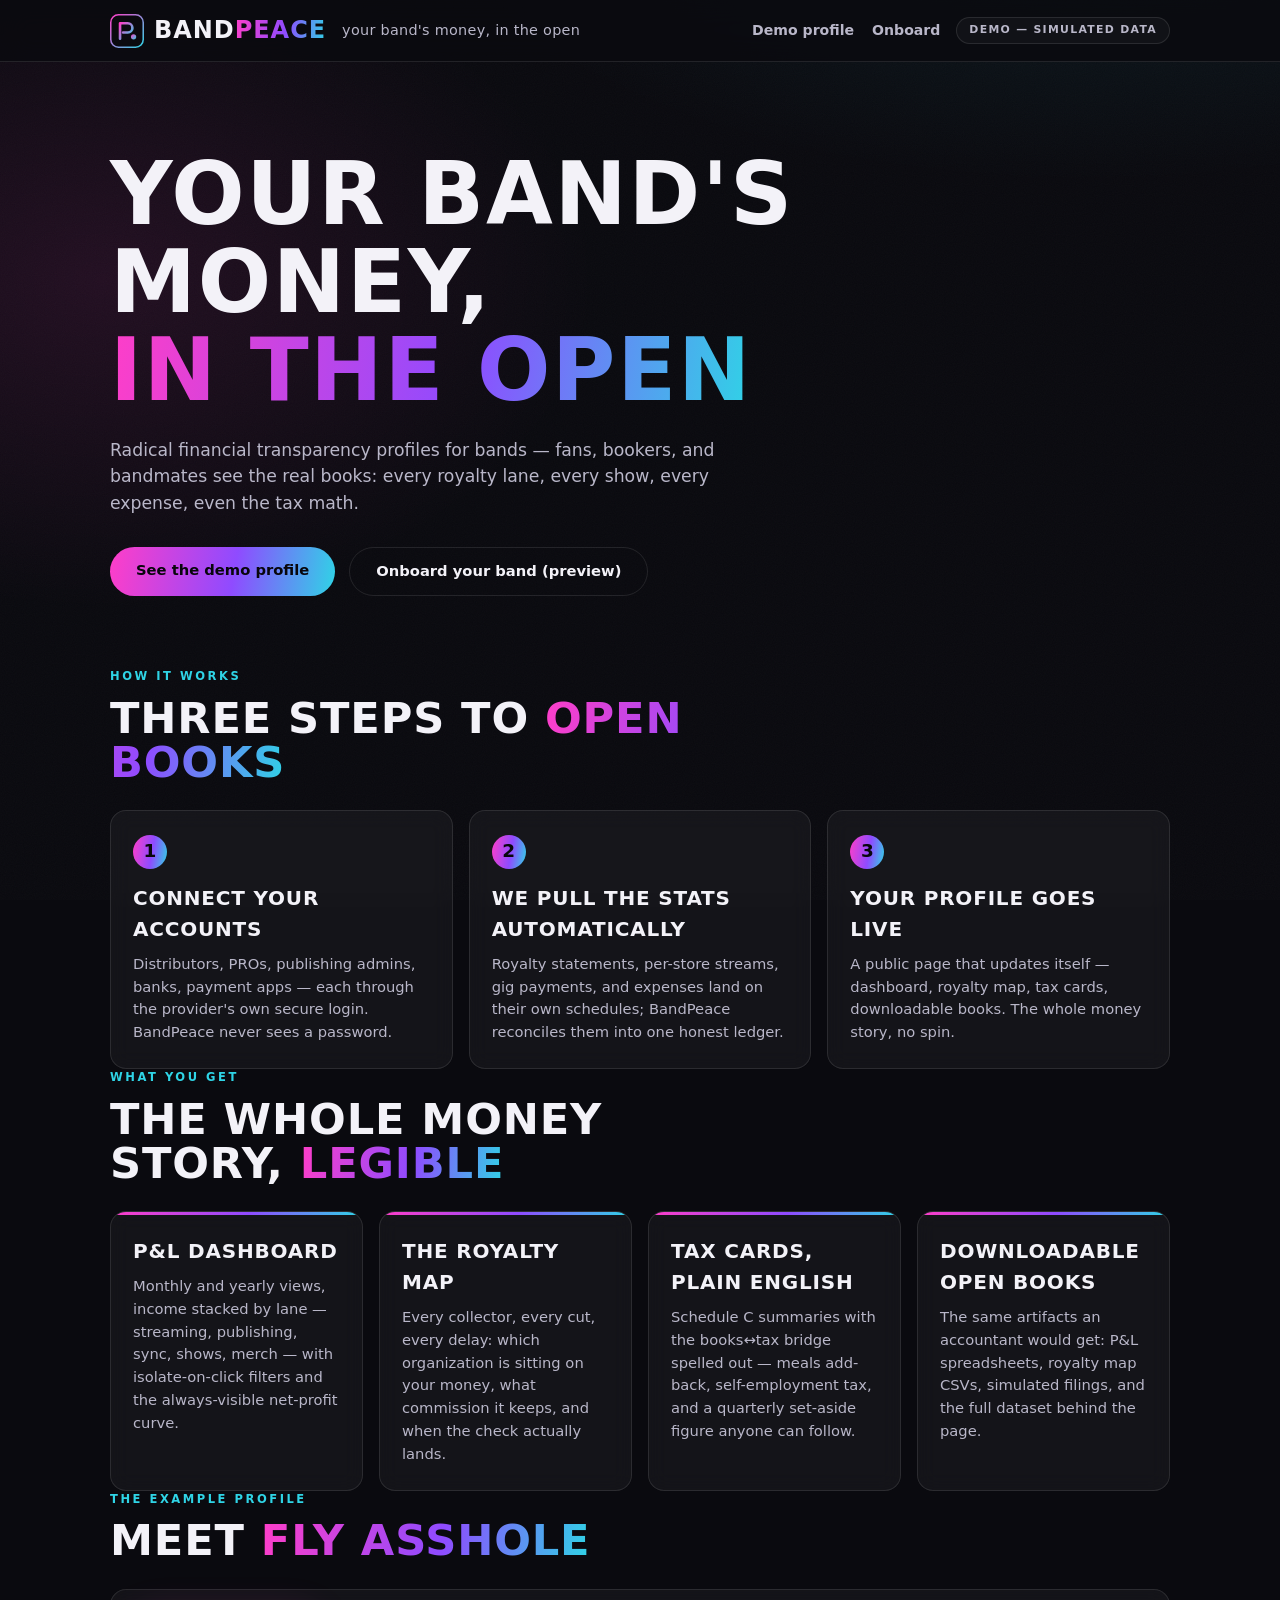
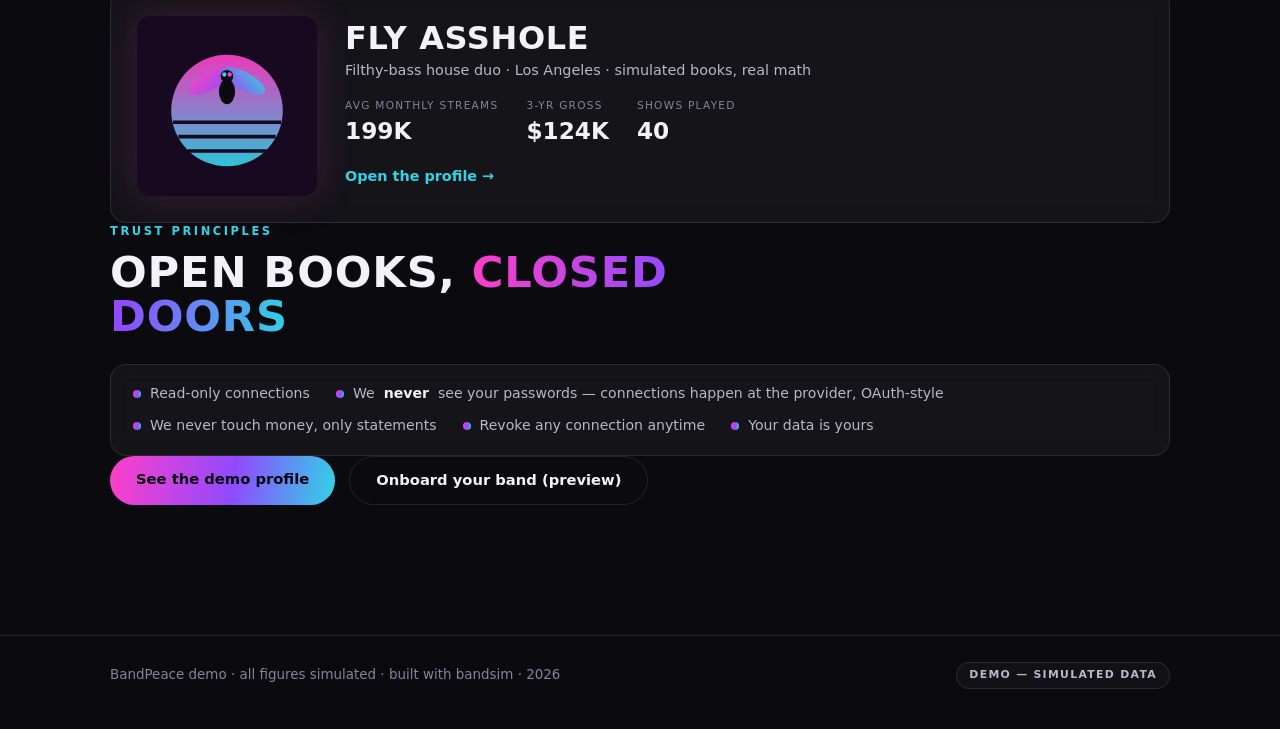
==== commit cf2b9078: "Product site: landing page, /fly-asshole/ profile, /onboard/ preview wizard BandPeace evolves from a" ====
--- a/site/index.html
+++ b/site/index.html
@@ -3,16 +3,17 @@
 <head>
 <meta charset="utf-8">
 <meta name="viewport" content="width=device-width, initial-scale=1">
-<title>BandPeace — Fly Asshole · your band's money, in the open</title>
-<meta name="description" content="BandPeace demo profile: the full simulated finances of fictional band Fly Asshole — streaming, publishing, sync, shows, merch, taxes.">
-<link rel="stylesheet" href="style.css">
+<title>BandPeace — your band's money, in the open</title>
+<meta name="description" content="BandPeace: radical financial transparency profiles for bands. Fans, bookers, and bandmates see the real books — streaming, publishing, shows, merch, taxes.">
+<link rel="stylesheet" href="shared.css">
+<link rel="stylesheet" href="landing.css">
 <link rel="icon" href="data:image/svg+xml,%3Csvg xmlns='http://www.w3.org/2000/svg' viewBox='0 0 32 32'%3E%3Cdefs%3E%3ClinearGradient id='g' x1='0' y1='0' x2='1' y2='1'%3E%3Cstop offset='0' stop-color='%23ff3ec8'/%3E%3Cstop offset='1' stop-color='%232fd4e6'/%3E%3C/linearGradient%3E%3C/defs%3E%3Crect width='32' height='32' rx='7' fill='%230a0a0f'/%3E%3Cpath d='M9 24V8h13v4h-8v3h7v4h-7v5z' fill='url(%23g)'/%3E%3C/svg%3E">
 </head>
 <body>
 
 <header class="site-header">
   <div class="wrap header-inner">
-    <a class="wordmark" href="#top" aria-label="BandPeace home">
+    <a class="wordmark" href="./" aria-label="BandPeace home">
       <svg class="logo" viewBox="0 0 44 44" aria-hidden="true" focusable="false">
         <defs>
           <linearGradient id="bp-grad" x1="0" y1="0" x2="1" y2="1">
@@ -26,225 +27,166 @@
       <span class="wordmark-text">Band<em>Peace</em></span>
     </a>
     <p class="tagline">your band's money, in the open</p>
-    <span class="demo-badge" title="Every number on this page is generated by a simulation. The band is fictional.">DEMO — simulated data</span>
+    <nav class="nav-links" aria-label="Site">
+      <a href="fly-asshole/">Demo profile</a>
+      <a href="onboard/">Onboard</a>
+    </nav>
+    <span class="demo-badge" title="BandPeace is a demo today — the example profile runs on simulated data.">DEMO — simulated data</span>
   </div>
 </header>
 
-<main id="top">
+<main>
 
-  <!-- ── BAND PROFILE ─────────────────────────────────────────────── -->
-  <section class="profile wrap" aria-labelledby="band-name">
-    <div class="profile-art-frame">
-      <!-- Fly Asshole cover art — original inline SVG illustration -->
-      <svg class="profile-art" viewBox="0 0 480 480" role="img"
-           aria-label="Stylized cover art: two silhouetted musicians at DJ decks under a giant neon fly with gradient wings">
-        <defs>
-          <linearGradient id="fa-sky" x1="0" y1="0" x2="0" y2="1">
-            <stop offset="0" stop-color="#17091f"/>
-            <stop offset=".55" stop-color="#2a0f33"/>
-            <stop offset="1" stop-color="#0a0a0f"/>
-          </linearGradient>
-          <linearGradient id="fa-wing-l" x1="0" y1="0" x2="1" y2="1">
-            <stop offset="0" stop-color="#ff3ec8"/><stop offset="1" stop-color="#8f4bff"/>
-          </linearGradient>
-          <linearGradient id="fa-wing-r" x1="1" y1="0" x2="0" y2="1">
-            <stop offset="0" stop-color="#2fd4e6"/><stop offset="1" stop-color="#8f4bff"/>
-          </linearGradient>
-          <linearGradient id="fa-sun" x1="0" y1="0" x2="0" y2="1">
-            <stop offset="0" stop-color="#ff3ec8"/><stop offset="1" stop-color="#2fd4e6"/>
-          </linearGradient>
-          <radialGradient id="fa-glow" cx=".5" cy=".42" r=".65">
-            <stop offset="0" stop-color="#ff3ec8" stop-opacity=".35"/>
-            <stop offset=".6" stop-color="#8f4bff" stop-opacity=".12"/>
-            <stop offset="1" stop-color="#000" stop-opacity="0"/>
-          </radialGradient>
-        </defs>
-
-        <rect width="480" height="480" fill="url(#fa-sky)"/>
-        <rect width="480" height="480" fill="url(#fa-glow)"/>
-
-        <!-- neon sun disc -->
-        <circle cx="240" cy="190" r="118" fill="url(#fa-sun)" opacity=".92"/>
-        <g stroke="#0a0a0f" stroke-width="7">
-          <line x1="122" y1="212" x2="358" y2="212"/>
-          <line x1="128" y1="238" x2="352" y2="238"/>
-          <line x1="140" y1="264" x2="340" y2="264"/>
-          <line x1="158" y1="290" x2="322" y2="290"/>
-        </g>
-
-        <!-- the fly -->
-        <g>
-          <ellipse cx="205" cy="128" rx="52" ry="20" fill="url(#fa-wing-l)"
-                   opacity=".85" transform="rotate(-28 205 128)"/>
-          <ellipse cx="275" cy="128" rx="52" ry="20" fill="url(#fa-wing-r)"
-                   opacity=".85" transform="rotate(28 275 128)"/>
-          <ellipse cx="240" cy="150" rx="17" ry="26" fill="#0a0a0f"/>
-          <circle cx="240" cy="120" r="13" fill="#0a0a0f"/>
-          <circle cx="235" cy="117" r="4.6" fill="#2fd4e6"/>
-          <circle cx="245" cy="117" r="4.6" fill="#ff3ec8"/>
-          <path d="M232 106 L226 96 M248 106 L254 96" stroke="#0a0a0f" stroke-width="3" stroke-linecap="round"/>
-          <path d="M228 165 l-10 12 M240 170 l0 14 M252 165 l10 12" stroke="#0a0a0f" stroke-width="3.4" stroke-linecap="round"/>
-        </g>
-
-        <!-- perspective floor -->
-        <g stroke="#2fd4e6" stroke-width="1.1" opacity=".38">
-          <line x1="0" y1="400" x2="480" y2="400"/>
-          <line x1="0" y1="424" x2="480" y2="424"/>
-          <line x1="0" y1="454" x2="480" y2="454"/>
-          <line x1="240" y1="380" x2="60" y2="480"/>
-          <line x1="240" y1="380" x2="180" y2="480"/>
-          <line x1="240" y1="380" x2="300" y2="480"/>
-          <line x1="240" y1="380" x2="420" y2="480"/>
-        </g>
-
-        <!-- the duo, silhouetted at the decks -->
-        <g fill="#050508">
-          <!-- decks table -->
-          <rect x="120" y="330" width="240" height="52" rx="6"/>
-          <circle cx="172" cy="356" r="17" fill="#0d0d14" stroke="#ff3ec8" stroke-width="2.4"/>
-          <circle cx="308" cy="356" r="17" fill="#0d0d14" stroke="#2fd4e6" stroke-width="2.4"/>
-          <rect x="222" y="344" width="36" height="24" rx="3" fill="#0d0d14" stroke="#8f4bff" stroke-width="2"/>
-          <!-- left figure: arm up -->
-          <circle cx="185" cy="252" r="21"/>
-          <path d="M160 336 c0 -40 8 -62 25 -62 c17 0 25 22 25 62 z"/>
-          <path d="M172 288 c-14 -14 -20 -34 -18 -56 l12 -3 c0 20 6 36 16 46 z"/>
-          <!-- right figure: headphones, hand on deck -->
-          <circle cx="296" cy="258" r="21"/>
-          <path d="M272 340 c0 -38 8 -58 24 -58 c16 0 24 20 24 58 z"/>
-          <path d="M292 284 l22 44 -10 6 -22 -42 z"/>
-          <path d="M275 252 a21 21 0 0 1 42 0" fill="none" stroke="#050508" stroke-width="7"/>
-        </g>
-
-        <!-- title strip -->
-        <g font-family="Avenir Next Condensed, Arial Narrow, system-ui, sans-serif" text-anchor="middle">
-          <text x="240" y="443" fill="#f5f2ff" font-size="44" font-weight="800" letter-spacing="6">FLY ASSHOLE</text>
-          <text x="240" y="466" fill="#2fd4e6" font-size="13" letter-spacing="5">FILTHY-BASS HOUSE · LOS ANGELES</text>
-        </g>
-      </svg>
-    </div>
-
-    <div class="profile-info">
-      <p class="kicker">Band profile</p>
-      <h1 id="band-name" class="band-name">Fly <span class="grad-text">Asshole</span></h1>
-      <p class="band-meta">Filthy-bass house duo · Los Angeles, CA · est. 2021</p>
-      <p class="band-bio">
-        Two ex-session players who got bored of being polite. Fly Asshole makes
-        filthy, horn-laced house music built for warehouse floors and rooftop
-        sunrises — bass you feel in your sternum, hooks you hum in the rideshare
-        home. They put their entire books online because they think every band
-        should. This is what a working underground act actually earns.
-      </p>
-      <div class="members">
-        <span class="member"><span class="member-dot" aria-hidden="true"></span>Moxie Vex — decks, bass design</span>
-        <span class="member"><span class="member-dot" aria-hidden="true"></span>Ray “Buzz” Delgado — sax, live electronics</span>
-      </div>
-      <dl class="stats-row">
-        <!-- injected by app.js from data.json meta.avg_monthly_streams
-             (computed by scripts/export_data.py from the sim's distributor
-             statements: 198,874 for seed 42 / 36 months) -->
-        <div class="stat"><dt>Avg monthly streams</dt><dd id="stat-streams">199K</dd></div>
-        <div class="stat"><dt>Shows played</dt><dd>40</dd></div>
-        <div class="stat"><dt>Catalog</dt><dd>5 tracks</dd></div>
-        <div class="stat"><dt>3-yr gross</dt><dd id="stat-gross">$124K</dd></div>
-      </dl>
+  <!-- ── HERO ─────────────────────────────────────────────────────── -->
+  <section class="hero wrap">
+    <h1 class="display-h hero-h">Your band's money,<br><span class="grad-text">in the open</span></h1>
+    <p class="hero-pitch">
+      Radical financial transparency profiles for bands — fans, bookers, and
+      bandmates see the real books: every royalty lane, every show, every
+      expense, even the tax math.
+    </p>
+    <div class="hero-ctas">
+      <a class="btn btn-primary" href="fly-asshole/">See the demo profile</a>
+      <a class="btn btn-ghost" href="onboard/">Onboard your band (preview)</a>
     </div>
   </section>
 
-  <!-- ── MONEY ────────────────────────────────────────────────────── -->
-  <section class="money wrap" aria-labelledby="money-title">
+  <!-- ── HOW IT WORKS ─────────────────────────────────────────────── -->
+  <section class="wrap" aria-labelledby="how-title">
     <div class="section-head">
-      <p class="kicker">The books</p>
-      <h2 id="money-title">Where the money <span class="grad-text">actually</span> comes from</h2>
-      <p class="section-sub">Every income lane, every month, 2026–2028. Cash basis — a dollar shows up the month it lands in the bank.</p>
+      <p class="kicker">How it works</p>
+      <h2 id="how-title" class="display-h section-h">Three steps to <span class="grad-text">open books</span></h2>
     </div>
-
-    <div class="controls" role="group" aria-label="Dashboard controls">
-      <div class="segmented" role="group" aria-label="View">
-        <button type="button" class="seg-btn" id="btn-monthly" aria-pressed="true">Monthly</button>
-        <button type="button" class="seg-btn" id="btn-yearly" aria-pressed="false">Yearly</button>
-      </div>
-      <div class="segmented" role="group" aria-label="Year" id="year-picker">
-        <button type="button" class="seg-btn year-btn" data-year="2026" aria-pressed="true">2026</button>
-        <button type="button" class="seg-btn year-btn" data-year="2027" aria-pressed="false">2027</button>
-        <button type="button" class="seg-btn year-btn" data-year="2028" aria-pressed="false">2028</button>
-      </div>
-    </div>
-
-    <div class="chips" id="chips" role="group" aria-label="Income categories (multi-select filter and legend)"></div>
-
-    <figure class="chart-card glass">
-      <div id="chart" class="chart-host"></div>
-      <div id="tooltip" class="tooltip" role="status" aria-live="polite" hidden></div>
-      <figcaption class="chart-caption" id="chart-caption"></figcaption>
-    </figure>
-
-    <div class="table-card glass">
-      <div class="table-scroll">
-        <table id="money-table">
-          <caption class="visually-hidden">Income by category, expenses and net profit</caption>
-        </table>
-      </div>
-      <p class="table-footnote">Totals computed from exact cents, then rounded — may differ from summing rounded cells by a dollar or two.</p>
-    </div>
-
-    <details class="table-card glass expense-details" id="expense-details">
-      <summary id="expense-summary">Expense breakdown</summary>
-      <div class="table-scroll">
-        <table id="expense-table">
-          <caption class="visually-hidden">Business expenses by category — simulated data</caption>
-        </table>
-      </div>
-      <p class="table-footnote">Business expenses only — the band's personal spending never touches these books.</p>
-    </details>
+    <ol class="steps-grid">
+      <li class="step-card glass">
+        <span class="step-num">1</span>
+        <h3>Connect your accounts</h3>
+        <p>Distributors, PROs, publishing admins, banks, payment apps — each
+        through the provider's own secure login. BandPeace never sees a password.</p>
+      </li>
+      <li class="step-card glass">
+        <span class="step-num">2</span>
+        <h3>We pull the stats automatically</h3>
+        <p>Royalty statements, per-store streams, gig payments, and expenses land
+        on their own schedules; BandPeace reconciles them into one honest ledger.</p>
+      </li>
+      <li class="step-card glass">
+        <span class="step-num">3</span>
+        <h3>Your profile goes live</h3>
+        <p>A public page that updates itself — dashboard, royalty map, tax cards,
+        downloadable books. The whole money story, no spin.</p>
+      </li>
+    </ol>
   </section>
 
-  <!-- ── TAX RETURNS ──────────────────────────────────────────────── -->
-  <section class="taxes wrap" aria-labelledby="tax-title">
+  <!-- ── WHAT YOU GET ─────────────────────────────────────────────── -->
+  <section class="wrap" aria-labelledby="get-title">
     <div class="section-head">
-      <p class="kicker">Tax returns</p>
-      <h2 id="tax-title">Schedule C, <span class="grad-text">in public</span></h2>
-      <p class="section-sub">Simulated federal Schedule C summaries — the same math a real filing uses, on fictional dollars.</p>
+      <p class="kicker">What you get</p>
+      <h2 id="get-title" class="display-h section-h">The whole money story, <span class="grad-text">legible</span></h2>
     </div>
-    <div class="tax-grid" id="tax-grid"></div>
+    <div class="feature-grid">
+      <article class="feature-card glass">
+        <h3>P&amp;L dashboard</h3>
+        <p>Monthly and yearly views, income stacked by lane — streaming,
+        publishing, sync, shows, merch — with isolate-on-click filters and the
+        always-visible net-profit curve.</p>
+      </article>
+      <article class="feature-card glass">
+        <h3>The Royalty Map</h3>
+        <p>Every collector, every cut, every delay: which organization is
+        sitting on your money, what commission it keeps, and when the check
+        actually lands.</p>
+      </article>
+      <article class="feature-card glass">
+        <h3>Tax cards, plain English</h3>
+        <p>Schedule C summaries with the books↔tax bridge spelled out — meals
+        add-back, self-employment tax, and a quarterly set-aside figure anyone
+        can follow.</p>
+      </article>
+      <article class="feature-card glass">
+        <h3>Downloadable open books</h3>
+        <p>The same artifacts an accountant would get: P&amp;L spreadsheets,
+        royalty map CSVs, simulated filings, and the full dataset behind the
+        page.</p>
+      </article>
+    </div>
   </section>
 
-  <!-- ── DOWNLOADS ────────────────────────────────────────────────── -->
-  <section class="downloads wrap" aria-labelledby="dl-title">
+  <!-- ── EXAMPLE PROFILE ──────────────────────────────────────────── -->
+  <section class="wrap" aria-labelledby="example-title">
     <div class="section-head">
-      <p class="kicker">Open books</p>
-      <h2 id="dl-title">Take the <span class="grad-text">raw files</span></h2>
-      <p class="section-sub">The same artifacts the accountant would get — spreadsheets, royalty map, filings.</p>
+      <p class="kicker">The example profile</p>
+      <h2 id="example-title" class="display-h section-h">Meet <span class="grad-text">Fly Asshole</span></h2>
     </div>
-    <div class="dl-grid">
-      <a class="dl-btn glass" href="files/pnl_2026.xlsx" download>
-        <span class="dl-name">P&amp;L 2026</span><span class="dl-type">.xlsx · month tabs + YTD</span>
-      </a>
-      <a class="dl-btn glass" href="files/royalty_map_2026.csv" download>
-        <span class="dl-name">Royalty Map 2026</span><span class="dl-type">.csv · uses × rights sides</span>
-      </a>
-      <a class="dl-btn glass" href="files/schedule_c_2026_SIMULATED.txt" download>
-        <span class="dl-name">Schedule C 2026</span><span class="dl-type">.txt · simulated filing</span>
-      </a>
-      <a class="dl-btn glass" href="files/schedule_c_2027_SIMULATED.txt" download>
-        <span class="dl-name">Schedule C 2027</span><span class="dl-type">.txt · simulated filing</span>
-      </a>
-      <a class="dl-btn glass" href="files/schedule_c_2028_SIMULATED.txt" download>
-        <span class="dl-name">Schedule C 2028</span><span class="dl-type">.txt · simulated filing</span>
-      </a>
-      <a class="dl-btn glass" href="data.json" id="dl-json" download="data.json">
-        <span class="dl-name">Full dataset</span><span class="dl-type">.json · everything on this page</span>
-      </a>
+    <a class="example-card glass" href="fly-asshole/">
+      <svg class="example-art" viewBox="0 0 200 200" role="img" aria-label="Fly Asshole mini cover art: neon fly over a gradient sun">
+        <defs>
+          <linearGradient id="ex-sun" x1="0" y1="0" x2="0" y2="1">
+            <stop offset="0" stop-color="#ff3ec8"/><stop offset="1" stop-color="#2fd4e6"/>
+          </linearGradient>
+          <linearGradient id="ex-wl" x1="0" y1="0" x2="1" y2="1">
+            <stop offset="0" stop-color="#ff3ec8"/><stop offset="1" stop-color="#8f4bff"/>
+          </linearGradient>
+          <linearGradient id="ex-wr" x1="1" y1="0" x2="0" y2="1">
+            <stop offset="0" stop-color="#2fd4e6"/><stop offset="1" stop-color="#8f4bff"/>
+          </linearGradient>
+        </defs>
+        <rect width="200" height="200" rx="14" fill="#17091f"/>
+        <circle cx="100" cy="105" r="62" fill="url(#ex-sun)" opacity=".92"/>
+        <g stroke="#17091f" stroke-width="4">
+          <line x1="40" y1="118" x2="160" y2="118"/>
+          <line x1="46" y1="134" x2="154" y2="134"/>
+          <line x1="56" y1="150" x2="144" y2="150"/>
+        </g>
+        <ellipse cx="82" cy="72" rx="27" ry="10" fill="url(#ex-wl)" opacity=".85" transform="rotate(-28 82 72)"/>
+        <ellipse cx="118" cy="72" rx="27" ry="10" fill="url(#ex-wr)" opacity=".85" transform="rotate(28 118 72)"/>
+        <ellipse cx="100" cy="84" rx="9" ry="14" fill="#0a0a0f"/>
+        <circle cx="100" cy="67" r="7" fill="#0a0a0f"/>
+        <circle cx="97" cy="65" r="2.4" fill="#2fd4e6"/>
+        <circle cx="103" cy="65" r="2.4" fill="#ff3ec8"/>
+      </svg>
+      <div class="example-info">
+        <h3 class="display-h">Fly Asshole</h3>
+        <p class="example-meta">Filthy-bass house duo · Los Angeles · simulated books, real math</p>
+        <dl class="example-stats">
+          <div><dt>Avg monthly streams</dt><dd>199K</dd></div>
+          <div><dt>3-yr gross</dt><dd>$124K</dd></div>
+          <div><dt>Shows played</dt><dd>40</dd></div>
+        </dl>
+        <span class="example-cta">Open the profile →</span>
+      </div>
+    </a>
+  </section>
+
+  <!-- ── TRUST PRINCIPLES ─────────────────────────────────────────── -->
+  <section class="wrap" aria-labelledby="trust-title">
+    <div class="section-head">
+      <p class="kicker">Trust principles</p>
+      <h2 id="trust-title" class="display-h section-h">Open books, <span class="grad-text">closed doors</span></h2>
     </div>
+    <ul class="trust-strip glass">
+      <li>Read-only connections</li>
+      <li>We <strong>never</strong> see your passwords — connections happen at the provider, OAuth-style</li>
+      <li>We never touch money, only statements</li>
+      <li>Revoke any connection anytime</li>
+      <li>Your data is yours</li>
+    </ul>
+  </section>
+
+  <!-- ── CTA ──────────────────────────────────────────────────────── -->
+  <section class="wrap cta-final">
+    <a class="btn btn-primary" href="fly-asshole/">See the demo profile</a>
+    <a class="btn btn-ghost" href="onboard/">Onboard your band (preview)</a>
   </section>
 </main>
 
 <footer class="site-footer">
   <div class="wrap footer-inner">
-    <p>BandPeace demo · all figures simulated · built with bandsim · <span id="footer-year">2026</span></p>
+    <p>BandPeace demo · all figures simulated · built with bandsim · 2026</p>
     <span class="demo-badge">DEMO — simulated data</span>
   </div>
 </footer>
 
-<script src="app.js"></script>
 </body>
 </html>
--- a/site/shared.css
+++ b/site/shared.css
@@ -0,0 +1,200 @@
+/* BandPeace — shared theme for the landing + onboarding pages.
+   Same visual system as the profile (site/fly-asshole/style.css): near-black,
+   neon magenta→cyan accent, glassy cards, condensed display type. */
+
+:root {
+  color-scheme: dark;
+  --bg: #0a0a0f;
+  --surface: #121218;
+  --glass: rgba(255, 255, 255, 0.045);
+  --glass-border: rgba(255, 255, 255, 0.10);
+  --ink: #f3f2f8;
+  --ink-2: #b9b7c9;
+  --ink-3: #85839a;
+  --accent-a: #ff3ec8;
+  --accent-b: #2fd4e6;
+  --ok: #35c76f;
+  --grad: linear-gradient(100deg, var(--accent-a), #8f4bff 55%, var(--accent-b));
+  --display: "Avenir Next Condensed", "Helvetica Neue Condensed", "Arial Narrow",
+             system-ui, sans-serif;
+  --body: system-ui, -apple-system, "Segoe UI", Roboto, sans-serif;
+}
+
+* { box-sizing: border-box; margin: 0; padding: 0; }
+
+html { scroll-behavior: smooth; }
+
+body {
+  background:
+    radial-gradient(1100px 500px at 85% -5%, rgba(47, 212, 230, 0.09), transparent 60%),
+    radial-gradient(900px 600px at 8% 12%, rgba(255, 62, 200, 0.10), transparent 55%),
+    var(--bg);
+  color: var(--ink);
+  font-family: var(--body);
+  line-height: 1.55;
+  -webkit-font-smoothing: antialiased;
+}
+
+body::before {
+  content: "";
+  position: fixed;
+  inset: 0;
+  pointer-events: none;
+  z-index: 0;
+  opacity: 0.05;
+  background-image: url("data:image/svg+xml,%3Csvg xmlns='http://www.w3.org/2000/svg' width='140' height='140'%3E%3Cfilter id='n'%3E%3CfeTurbulence type='fractalNoise' baseFrequency='0.9' numOctaves='2'/%3E%3C/filter%3E%3Crect width='140' height='140' filter='url(%23n)' opacity='0.6'/%3E%3C/svg%3E");
+}
+
+main, header, footer { position: relative; z-index: 1; }
+
+.wrap { max-width: 1100px; margin: 0 auto; padding: 0 20px; }
+
+a { color: var(--accent-b); }
+
+:focus-visible {
+  outline: 2px solid var(--accent-b);
+  outline-offset: 2px;
+  border-radius: 4px;
+}
+
+.visually-hidden {
+  position: absolute; width: 1px; height: 1px;
+  overflow: hidden; clip: rect(0 0 0 0); white-space: nowrap;
+}
+
+.grad-text {
+  background: var(--grad);
+  -webkit-background-clip: text;
+  background-clip: text;
+  color: transparent;
+}
+
+.glass {
+  background: var(--glass);
+  border: 1px solid var(--glass-border);
+  border-radius: 16px;
+  backdrop-filter: blur(10px);
+  -webkit-backdrop-filter: blur(10px);
+}
+
+/* ── header / footer ────────────────────────────────────────────── */
+.site-header {
+  position: sticky;
+  top: 0;
+  z-index: 10;
+  background: rgba(10, 10, 15, 0.82);
+  backdrop-filter: blur(14px);
+  -webkit-backdrop-filter: blur(14px);
+  border-bottom: 1px solid var(--glass-border);
+}
+
+.header-inner {
+  display: flex;
+  align-items: center;
+  gap: 16px;
+  padding-top: 12px;
+  padding-bottom: 12px;
+  flex-wrap: wrap;
+}
+
+.wordmark { display: flex; align-items: center; gap: 10px; text-decoration: none; }
+
+.logo { width: 34px; height: 34px; }
+
+.wordmark-text {
+  font-family: var(--display);
+  font-weight: 800;
+  font-size: 1.5rem;
+  letter-spacing: 0.04em;
+  color: var(--ink);
+  text-transform: uppercase;
+}
+
+.wordmark-text em {
+  font-style: normal;
+  background: var(--grad);
+  -webkit-background-clip: text;
+  background-clip: text;
+  color: transparent;
+}
+
+.tagline { color: var(--ink-2); font-size: 0.9rem; letter-spacing: 0.02em; flex: 1; }
+
+.nav-links { display: flex; gap: 18px; align-items: center; }
+
+.nav-links a {
+  color: var(--ink-2);
+  text-decoration: none;
+  font-size: 0.88rem;
+  font-weight: 600;
+}
+
+.nav-links a:hover { color: var(--ink); }
+
+.demo-badge {
+  font-size: 0.68rem;
+  font-weight: 700;
+  letter-spacing: 0.12em;
+  text-transform: uppercase;
+  color: var(--ink-2);
+  border: 1px solid var(--glass-border);
+  border-radius: 999px;
+  padding: 4px 12px;
+  white-space: nowrap;
+  background: rgba(255, 255, 255, 0.03);
+}
+
+.site-footer { border-top: 1px solid var(--glass-border); padding: 26px 0 40px; margin-top: 40px; }
+
+.footer-inner {
+  display: flex;
+  align-items: center;
+  justify-content: space-between;
+  gap: 14px;
+  flex-wrap: wrap;
+  color: var(--ink-3);
+  font-size: 0.84rem;
+}
+
+/* ── shared type + buttons ──────────────────────────────────────── */
+.kicker {
+  font-size: 0.72rem;
+  font-weight: 700;
+  letter-spacing: 0.22em;
+  text-transform: uppercase;
+  color: var(--accent-b);
+  margin-bottom: 10px;
+}
+
+.display-h {
+  font-family: var(--display);
+  font-weight: 800;
+  text-transform: uppercase;
+  letter-spacing: 0.02em;
+  line-height: 1.02;
+}
+
+.btn {
+  display: inline-block;
+  border: 0;
+  cursor: pointer;
+  text-decoration: none;
+  border-radius: 999px;
+  font-family: var(--body);
+  font-weight: 700;
+  font-size: 0.92rem;
+  padding: 12px 26px;
+  transition: filter 0.15s, border-color 0.15s, color 0.15s;
+}
+
+.btn-primary { background: var(--grad); color: #08060c; }
+
+.btn-primary:hover { filter: brightness(1.12); }
+
+.btn-ghost {
+  background: transparent;
+  color: var(--ink);
+  border: 1px solid var(--glass-border);
+}
+
+.btn-ghost:hover { border-color: var(--accent-b); color: var(--accent-b); }
--- a/site/landing.css
+++ b/site/landing.css
@@ -0,0 +1,155 @@
+/* BandPeace landing page — builds on shared.css */
+
+/* hero */
+.hero { padding-top: 88px; padding-bottom: 72px; text-align: left; }
+
+.hero-h { font-size: clamp(3rem, 8vw, 5.4rem); }
+
+.hero-pitch {
+  margin-top: 22px;
+  max-width: 58ch;
+  color: var(--ink-2);
+  font-size: 1.08rem;
+}
+
+.hero-ctas { margin-top: 30px; display: flex; flex-wrap: wrap; gap: 14px; }
+
+/* sections */
+section { padding-bottom: 76px; }
+
+.section-head { margin-bottom: 26px; max-width: 62ch; }
+
+.section-h { font-size: clamp(1.8rem, 4.2vw, 2.7rem); }
+
+/* how it works */
+.steps-grid {
+  list-style: none;
+  display: grid;
+  grid-template-columns: repeat(auto-fit, minmax(250px, 1fr));
+  gap: 16px;
+  counter-reset: none;
+}
+
+.step-card { padding: 24px 22px; position: relative; }
+
+.step-num {
+  display: inline-flex;
+  align-items: center;
+  justify-content: center;
+  width: 34px; height: 34px;
+  border-radius: 50%;
+  background: var(--grad);
+  color: #08060c;
+  font-family: var(--display);
+  font-weight: 800;
+  font-size: 1.15rem;
+  margin-bottom: 14px;
+}
+
+.step-card h3, .feature-card h3 {
+  font-family: var(--display);
+  font-weight: 700;
+  font-size: 1.25rem;
+  text-transform: uppercase;
+  letter-spacing: 0.04em;
+  margin-bottom: 8px;
+}
+
+.step-card p, .feature-card p { color: var(--ink-2); font-size: 0.92rem; }
+
+/* features */
+.feature-grid {
+  display: grid;
+  grid-template-columns: repeat(auto-fit, minmax(250px, 1fr));
+  gap: 16px;
+}
+
+.feature-card { padding: 24px 22px; position: relative; overflow: hidden; }
+
+.feature-card::before {
+  content: "";
+  position: absolute;
+  inset: 0 0 auto 0;
+  height: 3px;
+  background: var(--grad);
+}
+
+/* example profile card */
+.example-card {
+  display: flex;
+  gap: 28px;
+  align-items: center;
+  padding: 26px;
+  text-decoration: none;
+  color: inherit;
+  transition: border-color 0.15s, transform 0.15s;
+  flex-wrap: wrap;
+}
+
+.example-card:hover { border-color: var(--accent-a); transform: translateY(-2px); }
+
+.example-art {
+  width: 180px;
+  max-width: 100%;
+  flex: none;
+  border-radius: 14px;
+  box-shadow: 0 0 40px rgba(255, 62, 200, 0.18);
+}
+
+.example-info h3 { font-size: 2rem; }
+
+.example-meta { margin-top: 4px; color: var(--ink-2); font-size: 0.9rem; }
+
+.example-stats {
+  margin-top: 16px;
+  display: flex;
+  flex-wrap: wrap;
+  gap: 12px 28px;
+}
+
+.example-stats dt {
+  font-size: 0.66rem;
+  text-transform: uppercase;
+  letter-spacing: 0.12em;
+  color: var(--ink-3);
+}
+
+.example-stats dd {
+  font-family: var(--display);
+  font-weight: 800;
+  font-size: 1.45rem;
+}
+
+.example-cta {
+  display: inline-block;
+  margin-top: 16px;
+  font-weight: 700;
+  font-size: 0.9rem;
+  color: var(--accent-b);
+}
+
+/* trust strip */
+.trust-strip {
+  list-style: none;
+  display: flex;
+  flex-wrap: wrap;
+  gap: 10px 26px;
+  padding: 18px 22px;
+  font-size: 0.88rem;
+  color: var(--ink-2);
+}
+
+.trust-strip li { display: flex; align-items: center; gap: 9px; }
+
+.trust-strip li::before {
+  content: "";
+  width: 8px; height: 8px;
+  border-radius: 50%;
+  background: var(--grad);
+  flex: none;
+}
+
+.trust-strip strong { color: var(--ink); }
+
+/* final CTA */
+.cta-final { display: flex; flex-wrap: wrap; gap: 14px; padding-bottom: 90px; }
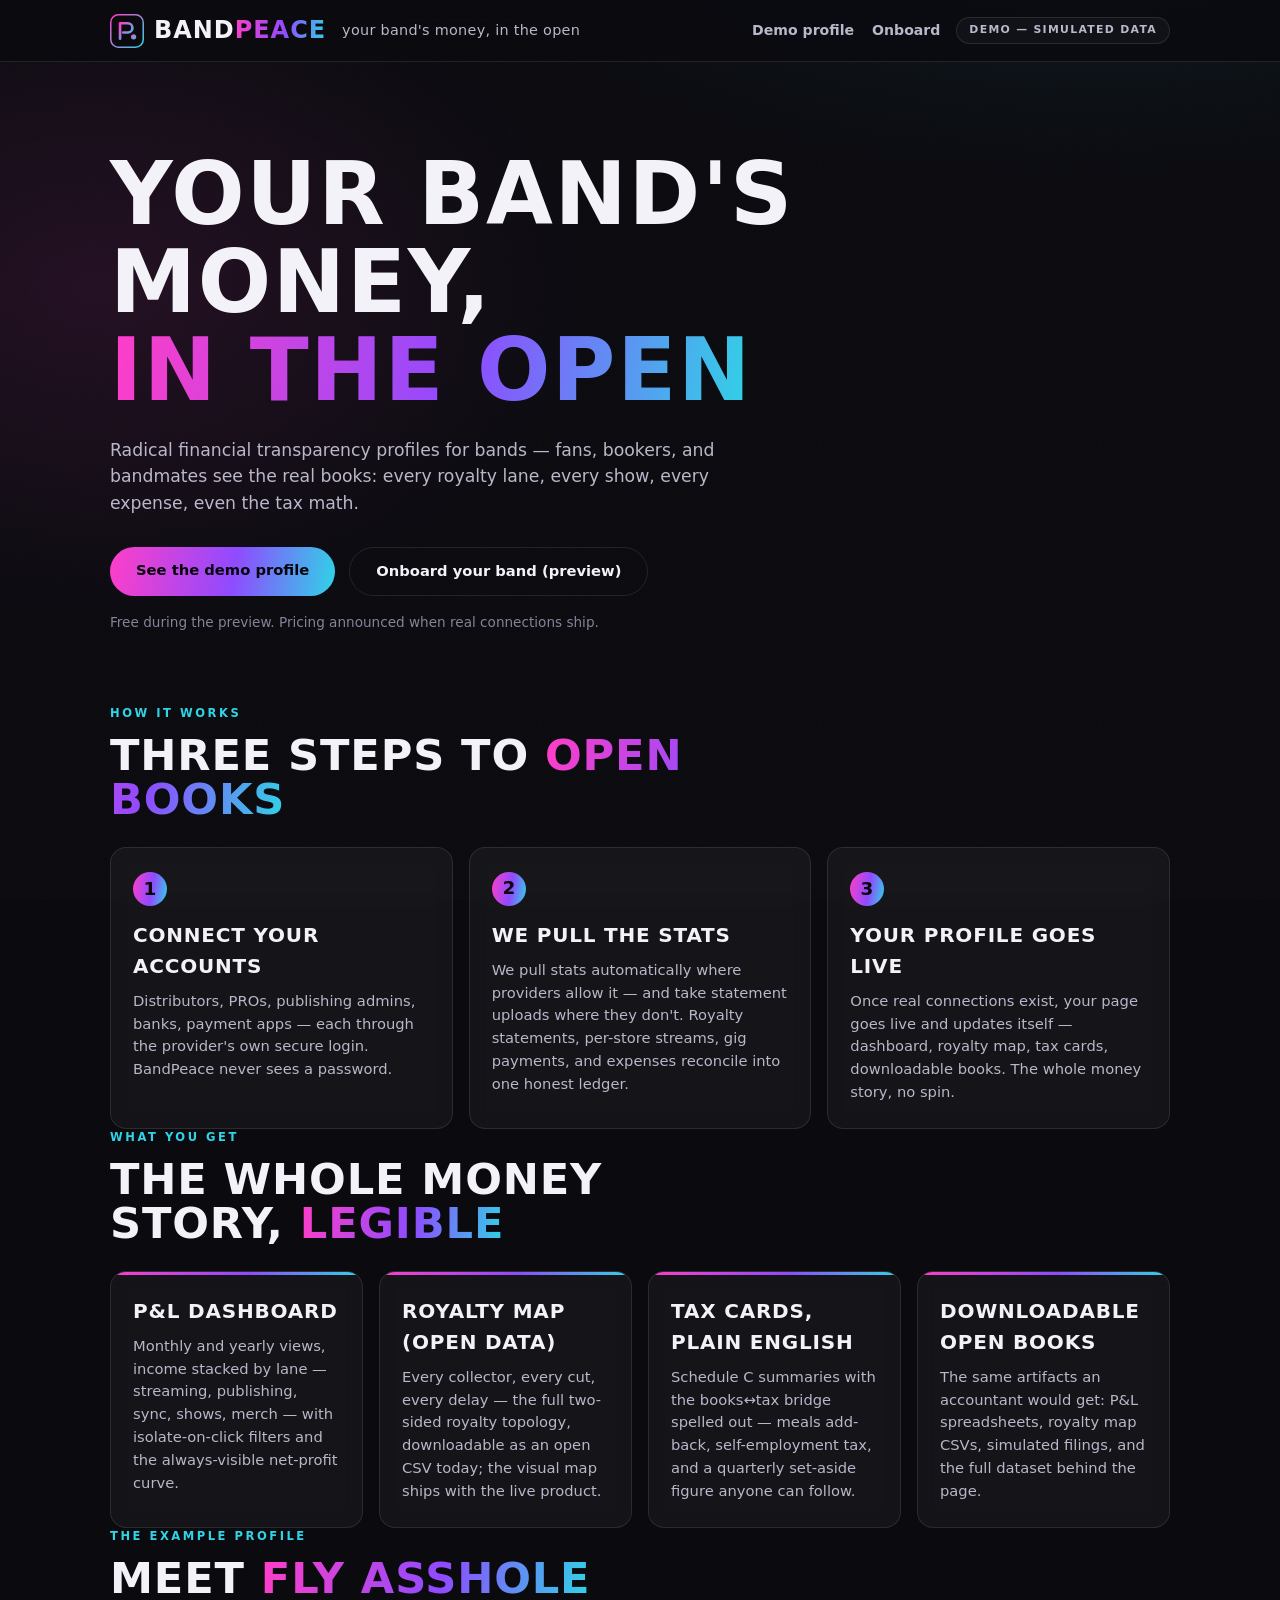
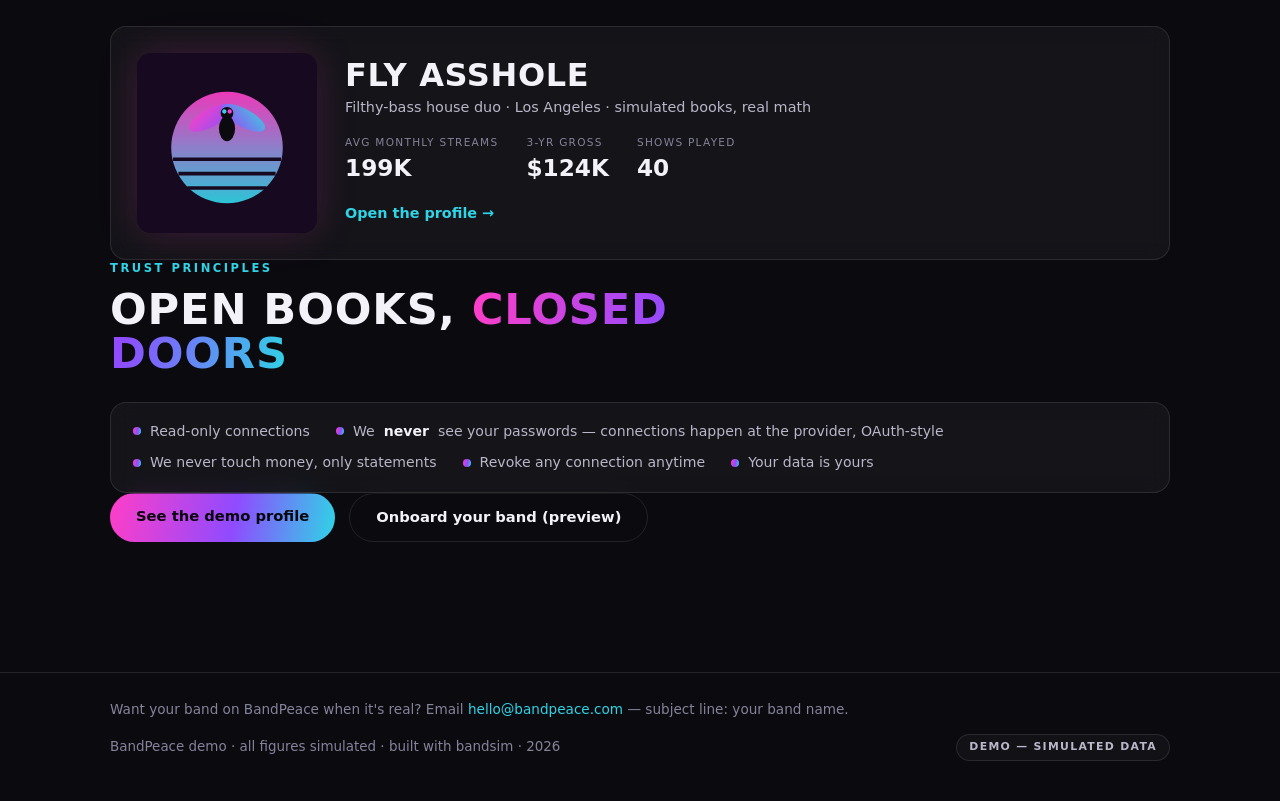
==== commit 92bd4189: "Round-4 fixes: 404 page, waitlist line, honest copy pass, ads subtotal, year-pill disable Three-agen" ====
--- a/site/index.html
+++ b/site/index.html
@@ -49,6 +49,7 @@
       <a class="btn btn-primary" href="fly-asshole/">See the demo profile</a>
       <a class="btn btn-ghost" href="onboard/">Onboard your band (preview)</a>
     </div>
+    <p class="pricing-note">Free during the preview. Pricing announced when real connections ship.</p>
   </section>
 
   <!-- ── HOW IT WORKS ─────────────────────────────────────────────── -->
@@ -66,15 +67,17 @@
       </li>
       <li class="step-card glass">
         <span class="step-num">2</span>
-        <h3>We pull the stats automatically</h3>
-        <p>Royalty statements, per-store streams, gig payments, and expenses land
-        on their own schedules; BandPeace reconciles them into one honest ledger.</p>
+        <h3>We pull the stats</h3>
+        <p>We pull stats automatically where providers allow it — and take
+        statement uploads where they don't. Royalty statements, per-store
+        streams, gig payments, and expenses reconcile into one honest ledger.</p>
       </li>
       <li class="step-card glass">
         <span class="step-num">3</span>
         <h3>Your profile goes live</h3>
-        <p>A public page that updates itself — dashboard, royalty map, tax cards,
-        downloadable books. The whole money story, no spin.</p>
+        <p>Once real connections exist, your page goes live and updates itself —
+        dashboard, royalty map, tax cards, downloadable books. The whole money
+        story, no spin.</p>
       </li>
     </ol>
   </section>
@@ -93,10 +96,10 @@
         always-visible net-profit curve.</p>
       </article>
       <article class="feature-card glass">
-        <h3>The Royalty Map</h3>
-        <p>Every collector, every cut, every delay: which organization is
-        sitting on your money, what commission it keeps, and when the check
-        actually lands.</p>
+        <h3>Royalty Map (open data)</h3>
+        <p>Every collector, every cut, every delay — the full two-sided royalty
+        topology, downloadable as an open CSV today; the visual map ships with
+        the live product.</p>
       </article>
       <article class="feature-card glass">
         <h3>Tax cards, plain English</h3>
@@ -182,6 +185,10 @@
 </main>
 
 <footer class="site-footer">
+  <div class="wrap">
+    <p class="waitlist-note">Want your band on BandPeace when it's real? Email
+      <a href="mailto:hello@bandpeace.com">hello@bandpeace.com</a> — subject line: your band name.</p>
+  </div>
   <div class="wrap footer-inner">
     <p>BandPeace demo · all figures simulated · built with bandsim · 2026</p>
     <span class="demo-badge">DEMO — simulated data</span>
--- a/site/landing.css
+++ b/site/landing.css
@@ -13,6 +13,18 @@
 }
 
 .hero-ctas { margin-top: 30px; display: flex; flex-wrap: wrap; gap: 14px; }
+
+.pricing-note { margin-top: 16px; color: var(--ink-3); font-size: 0.85rem; }
+
+.waitlist-note {
+  color: var(--ink-3);
+  font-size: 0.85rem;
+  padding-bottom: 14px;
+}
+
+.waitlist-note a { color: var(--accent-b); text-decoration: none; }
+
+.waitlist-note a:hover { text-decoration: underline; }
 
 /* sections */
 section { padding-bottom: 76px; }
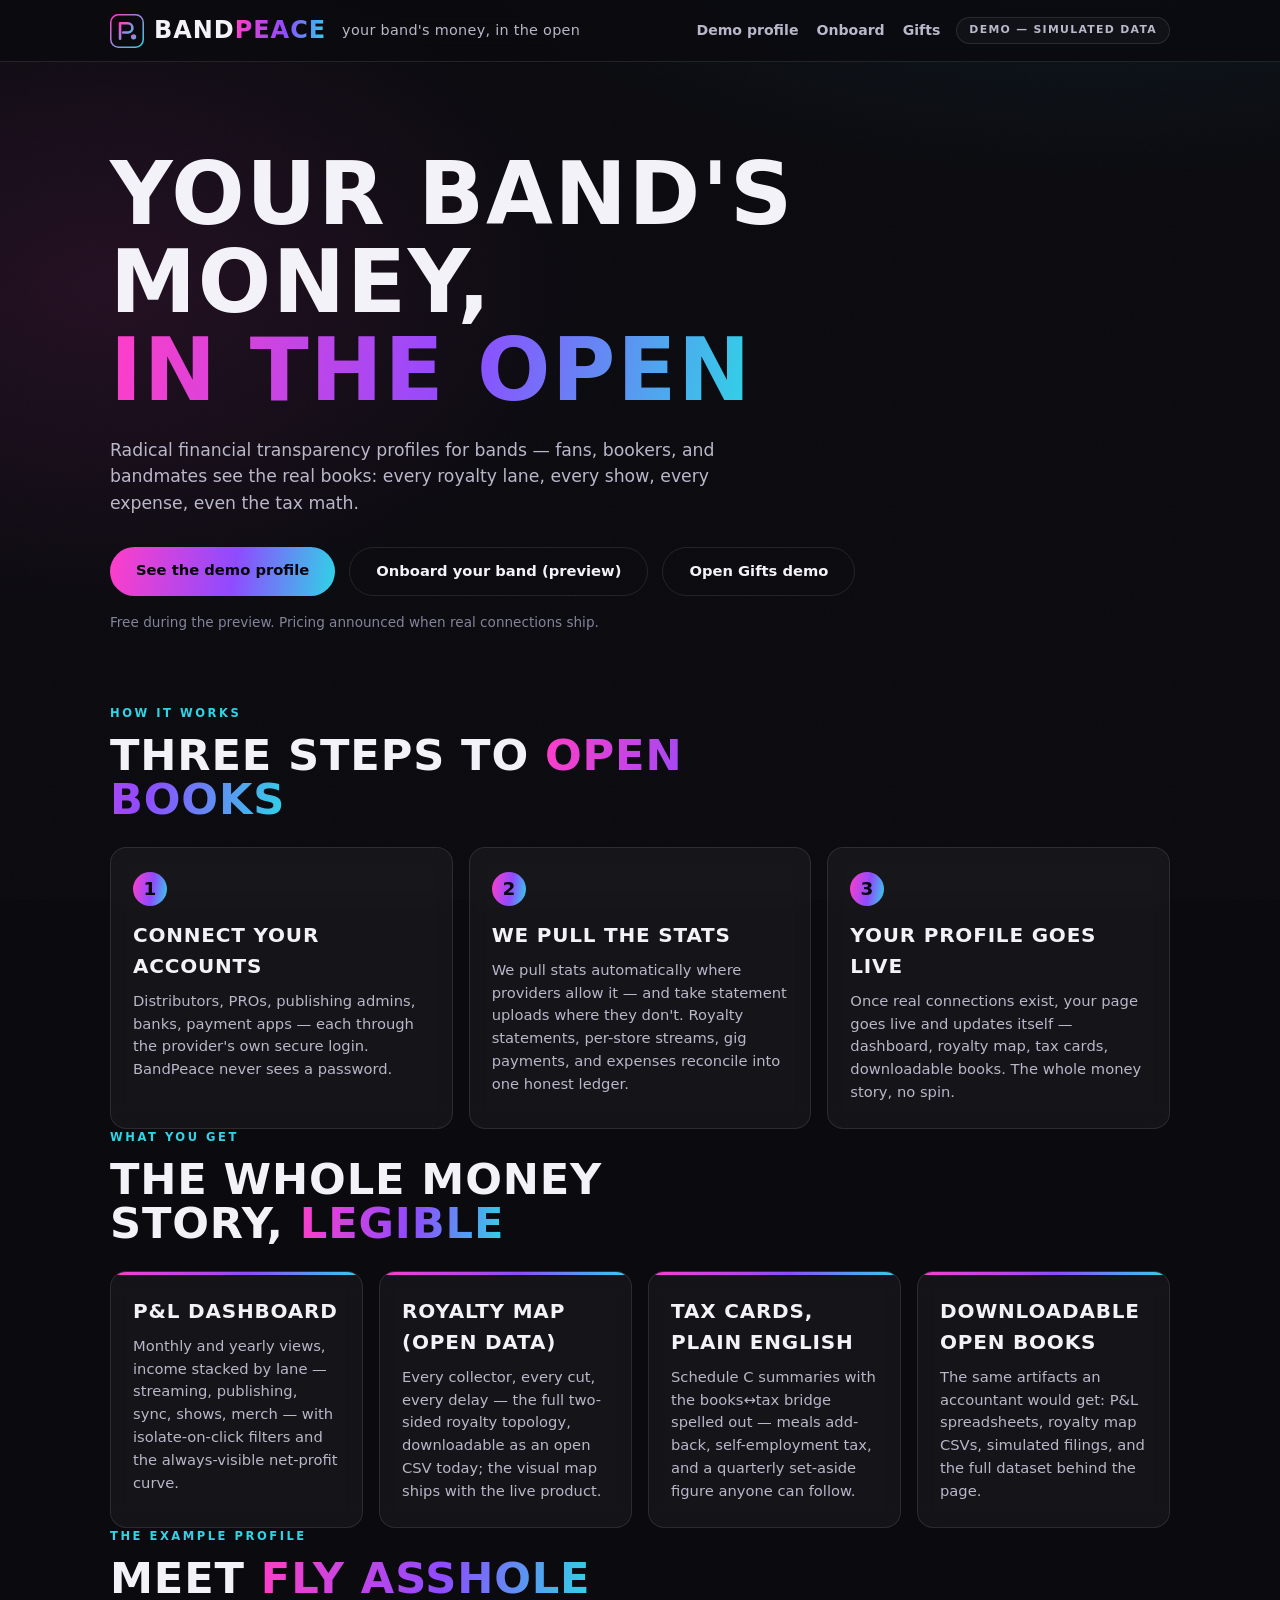
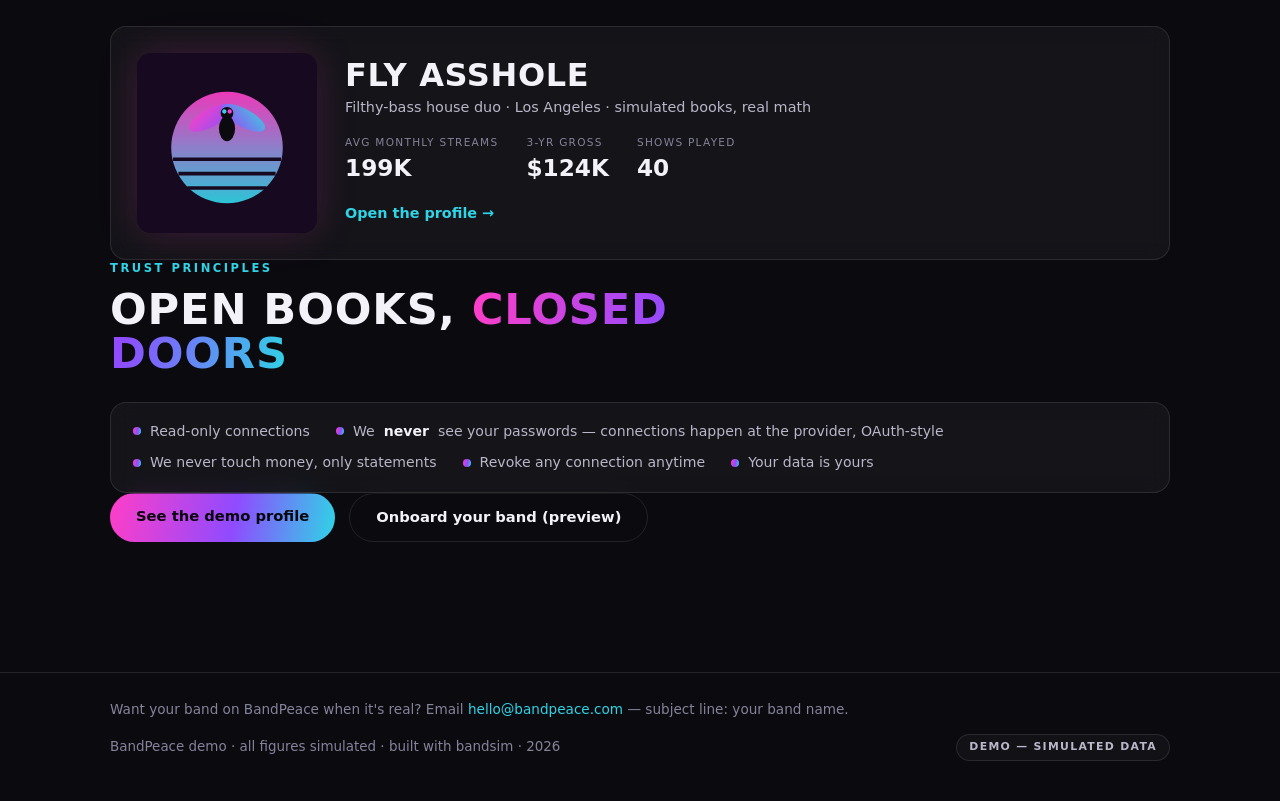
==== commit b2d162d2: "Add BandPeace Gifts demo" ====
--- a/site/index.html
+++ b/site/index.html
@@ -30,6 +30,7 @@
     <nav class="nav-links" aria-label="Site">
       <a href="fly-asshole/">Demo profile</a>
       <a href="onboard/">Onboard</a>
+      <a href="gifts/">Gifts</a>
     </nav>
     <span class="demo-badge" title="BandPeace is a demo today — the example profile runs on simulated data.">DEMO — simulated data</span>
   </div>
@@ -48,6 +49,7 @@
     <div class="hero-ctas">
       <a class="btn btn-primary" href="fly-asshole/">See the demo profile</a>
       <a class="btn btn-ghost" href="onboard/">Onboard your band (preview)</a>
+      <a class="btn btn-ghost" href="gifts/">Open Gifts demo</a>
     </div>
     <p class="pricing-note">Free during the preview. Pricing announced when real connections ship.</p>
   </section>
